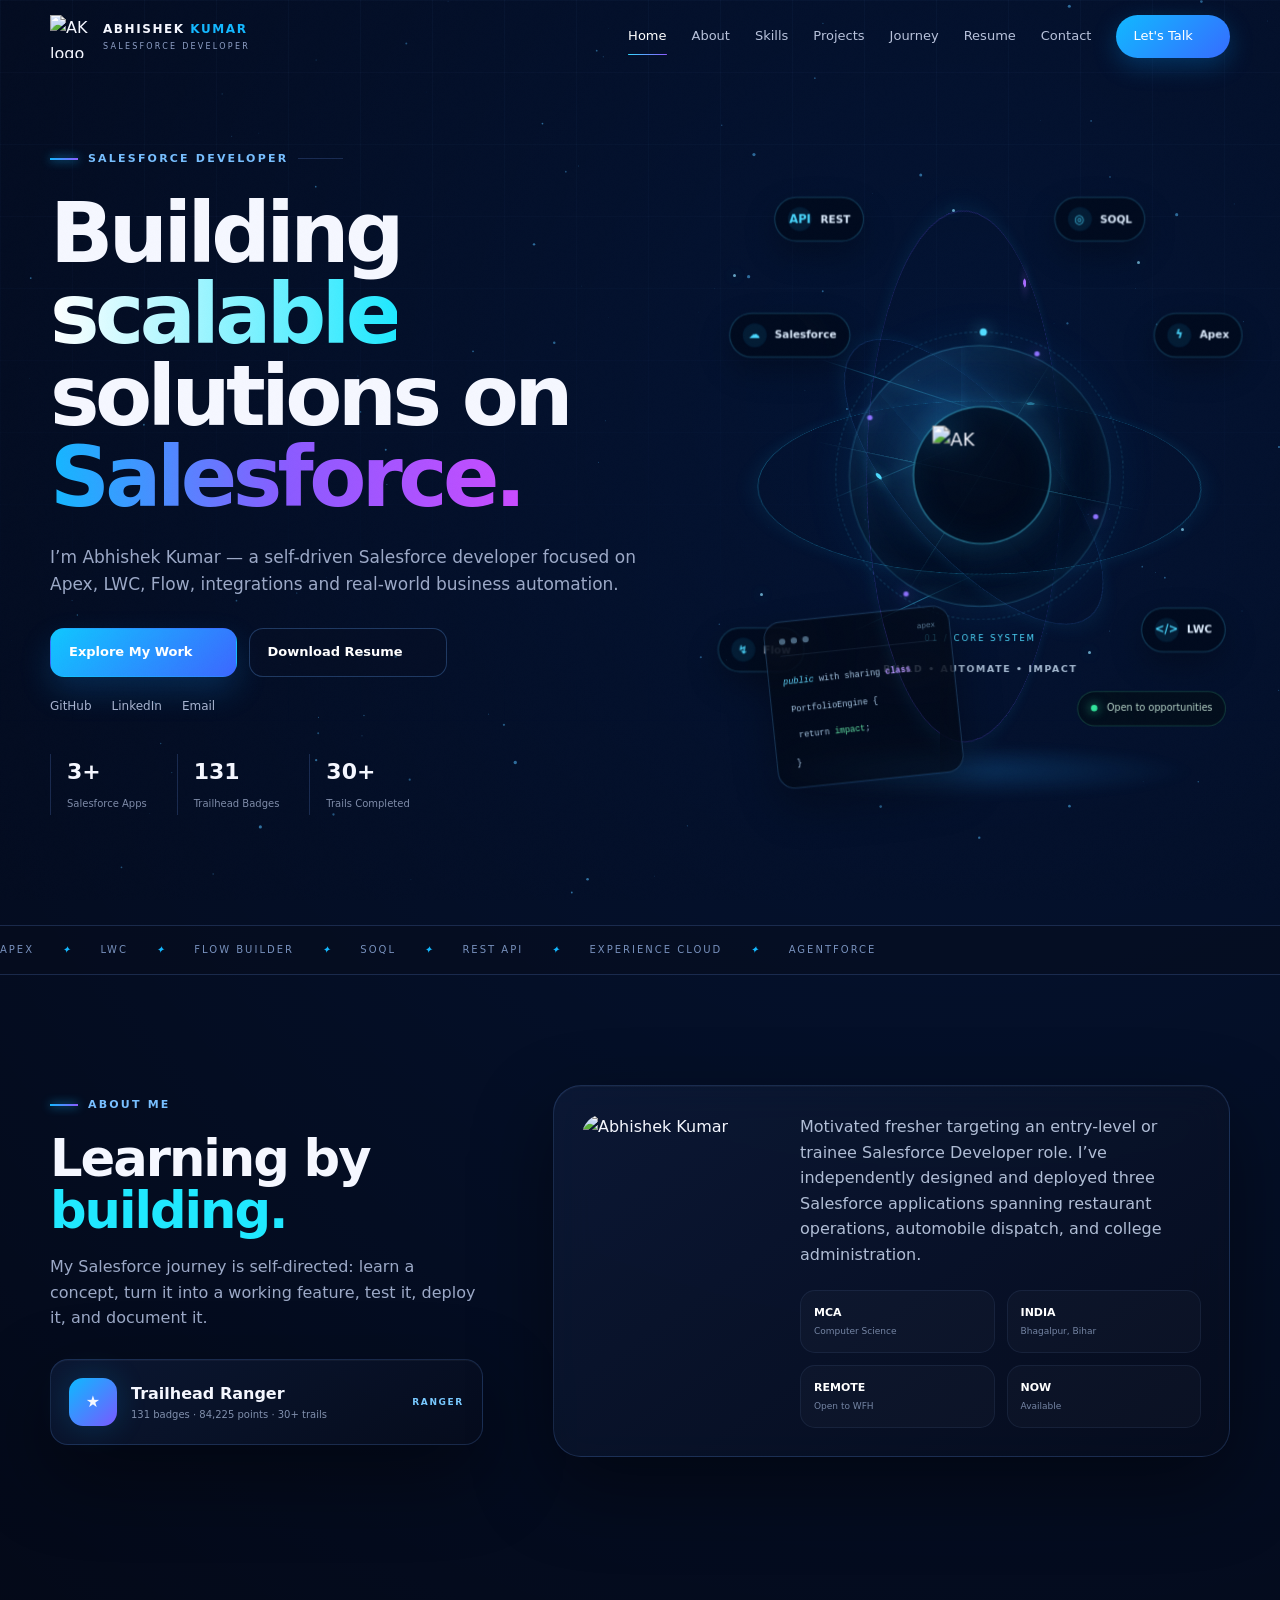
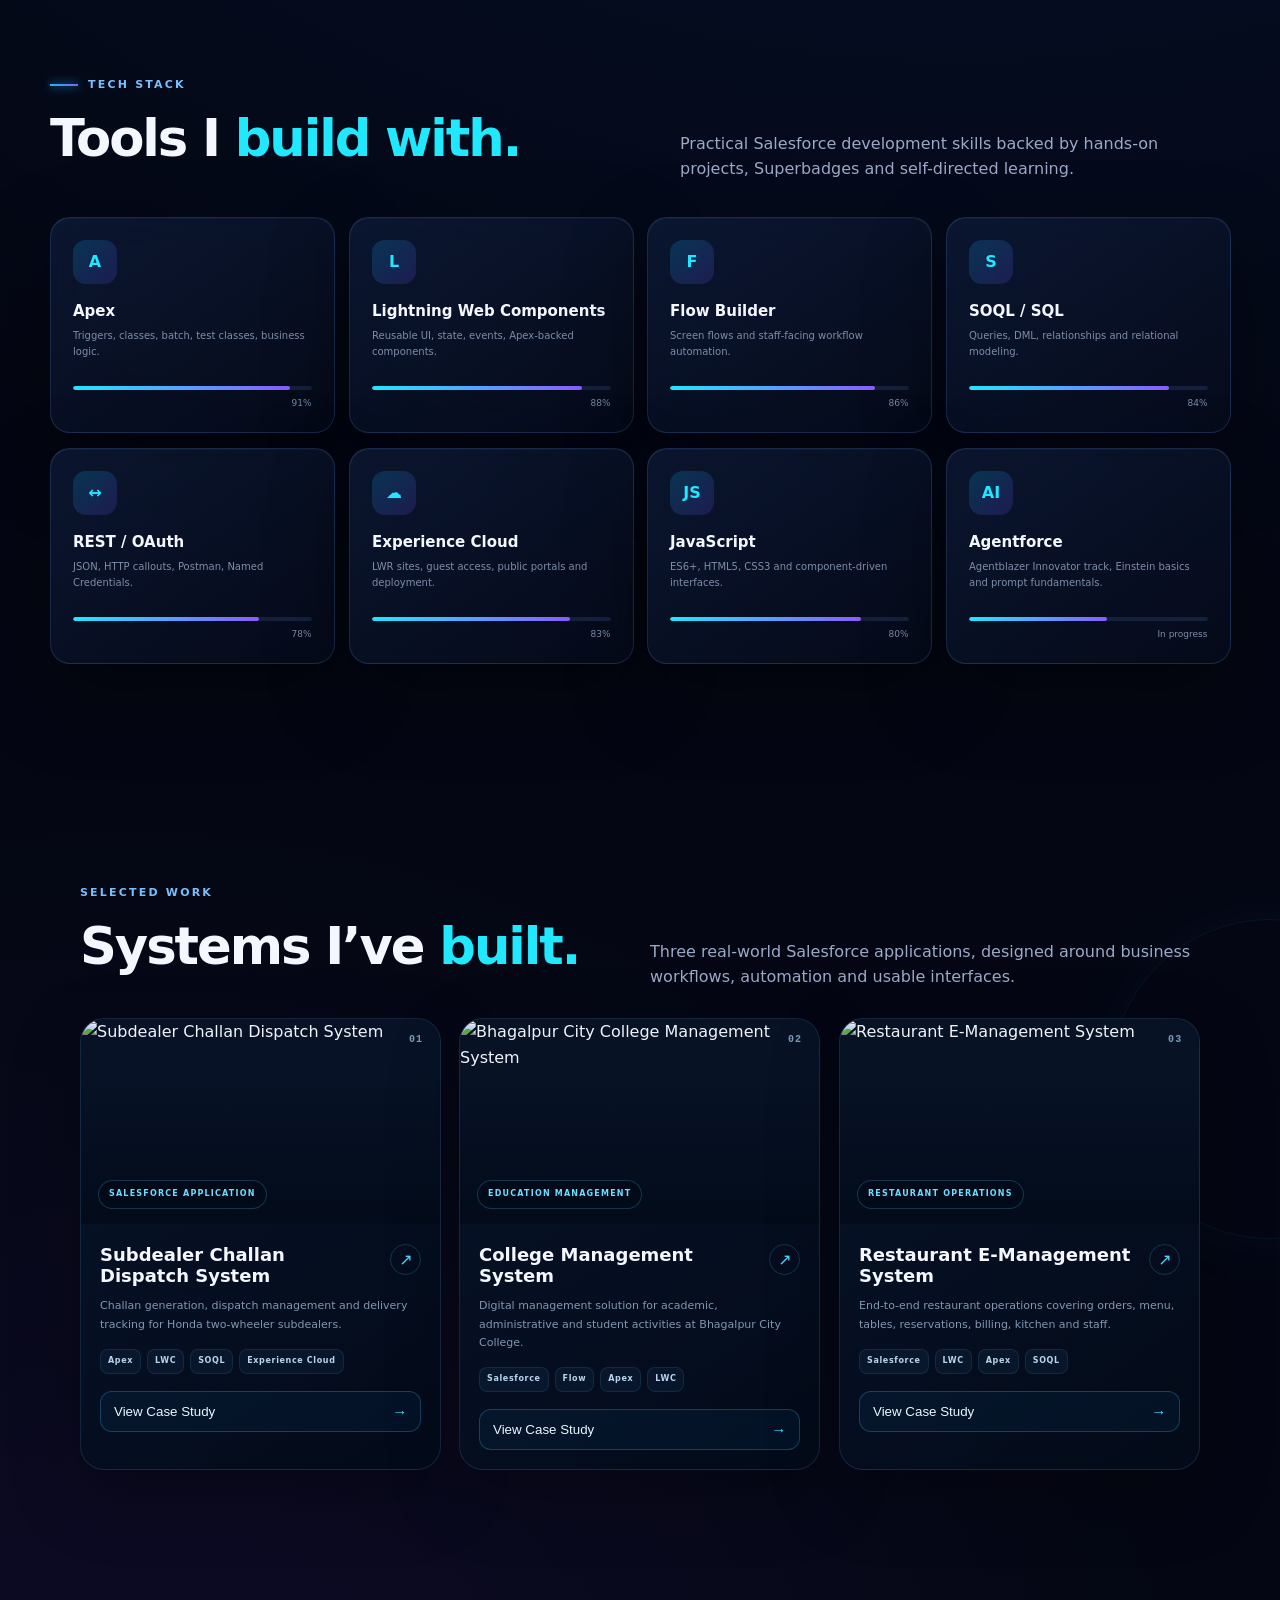
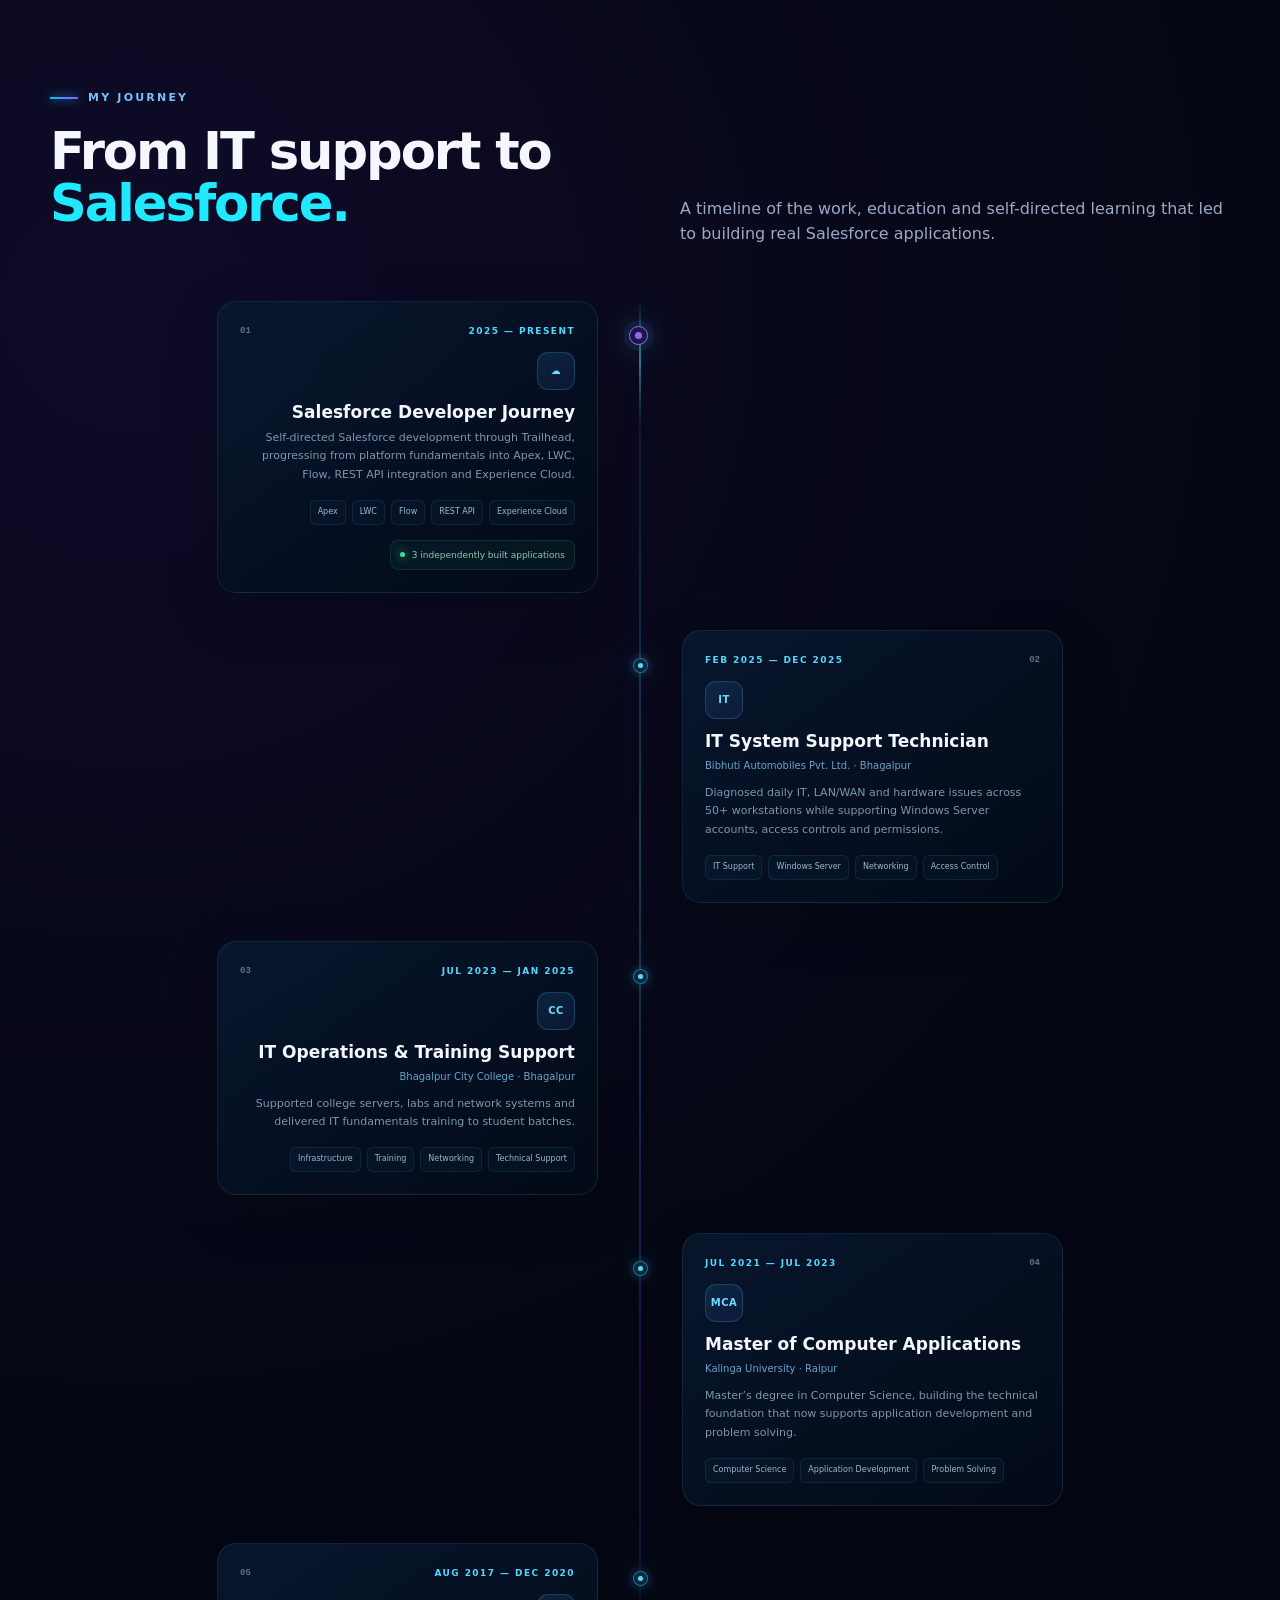
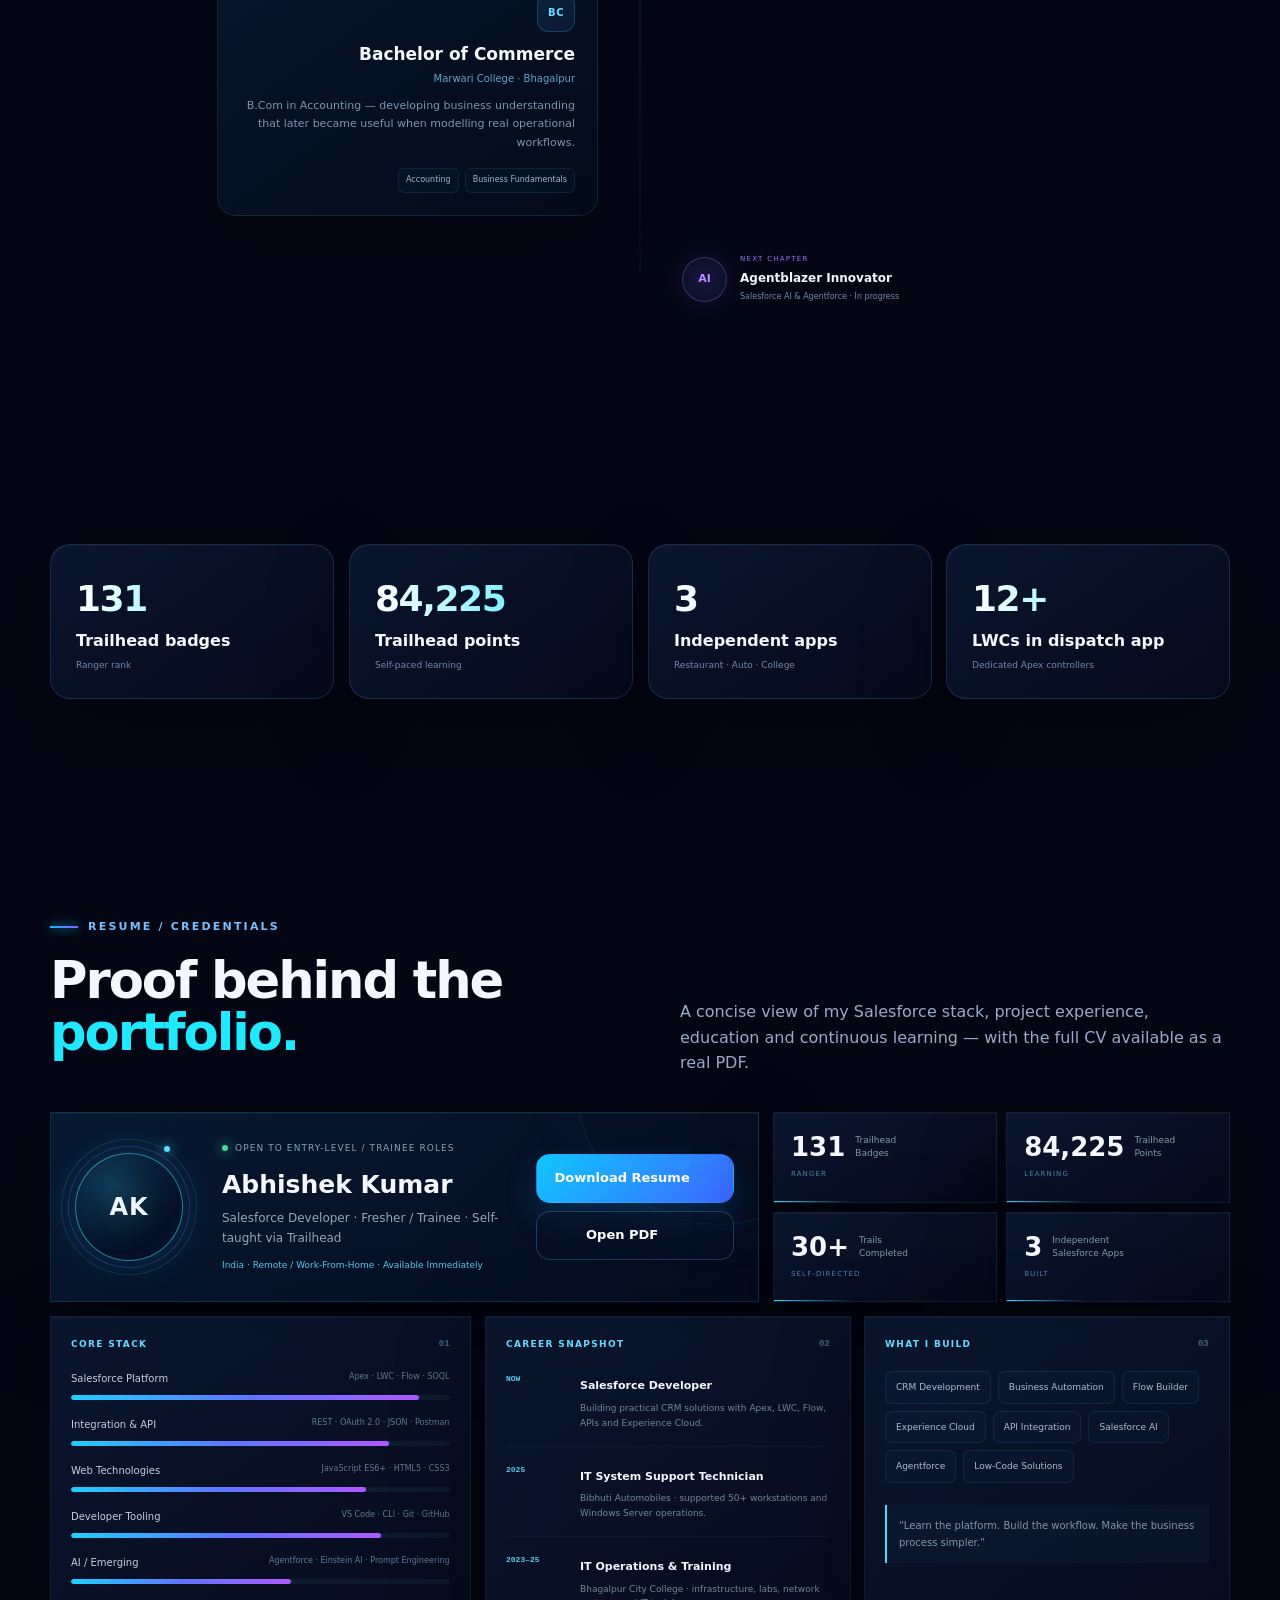
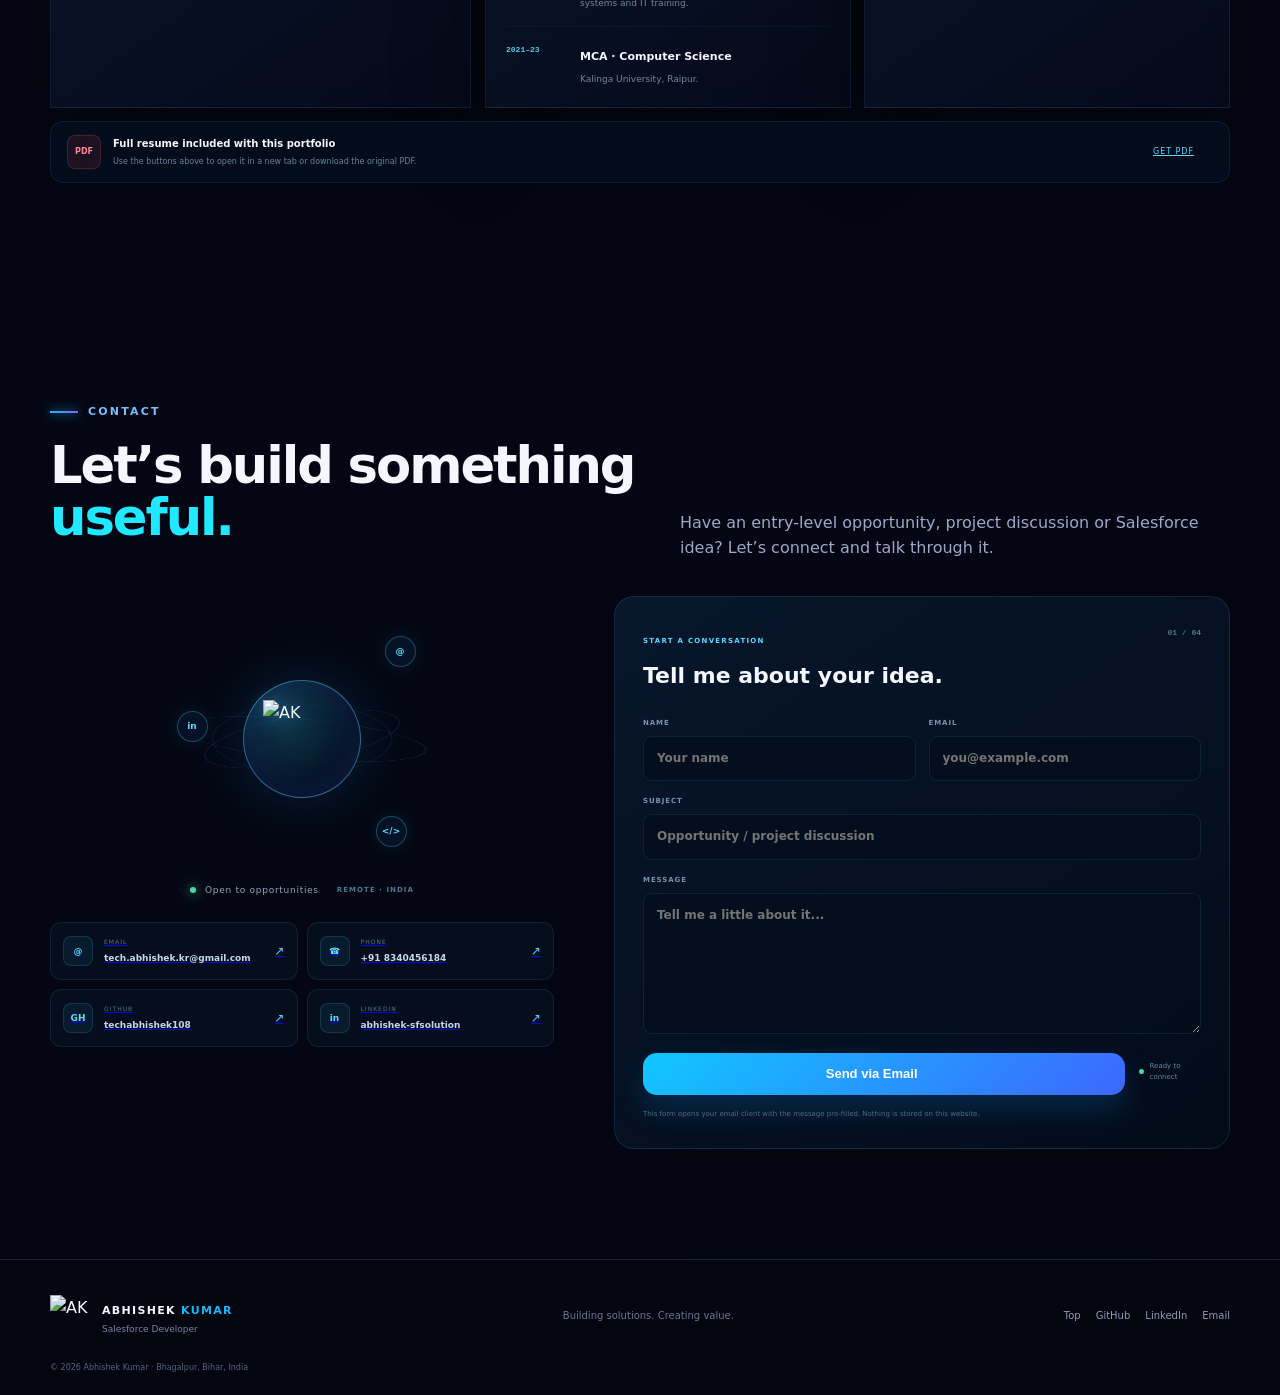
==== index.html @ ded72da2 "Add files via upload" ====
<!doctype html>
<html lang="en">
<head>
<meta charset="utf-8">
<meta name="viewport" content="width=device-width,initial-scale=1">
<meta name="theme-color" content="#050816">
<meta name="description" content="Abhishek Kumar — Salesforce Developer portfolio. Apex, LWC, Flow, SOQL, REST API, Experience Cloud and Salesforce automation projects.">
<title>Abhishek Kumar | Salesforce Developer</title>
<link rel="icon" href="assets/favicon.png">
<link rel="stylesheet" href="styles.css">

<meta name="theme-color" content="#030b1b">
<meta property="og:type" content="website">
<meta property="og:title" content="Abhishek Kumar — Salesforce Developer">
<meta property="og:description" content="Salesforce Developer portfolio — Apex, LWC, Flow, REST API and Experience Cloud.">
<meta property="og:image" content="assets/brand-logo.png">
<meta name="twitter:card" content="summary_large_image">

</head>
<body><a class="skip-link" href="#home">Skip to content</a>
<canvas id="space" aria-hidden="true"></canvas>
<div class="noise" aria-hidden="true"></div>
<div class="scroll-progress" id="progress"></div>

<header class="nav-wrap" id="top">
  <nav class="nav container">
    <a class="brand" href="#home" aria-label="Abhishek Kumar home">
      <img src="assets/brand-mark.png" alt="AK logo">
      <span><strong>ABHISHEK <em>KUMAR</em></strong><small>SALESFORCE DEVELOPER</small></span>
    </a>
    <button class="menu-toggle" id="menuToggle" aria-label="Open menu"><svg><use href="assets/icons.svg#i-menu"/></svg></button>
    <div class="nav-links" id="navLinks">
      <a class="active" href="#home">Home</a><a href="#about">About</a><a href="#skills">Skills</a><a href="#projects">Projects</a><a href="#journey">Journey</a><a href="#resume">Resume</a><a href="#contact">Contact</a>
      <a class="nav-cta" href="#contact">Let's Talk <svg><use href="assets/icons.svg#i-arrow"/></svg></a>
    </div>
  </nav>
</header>

<main>
<section class="hero section" id="home">
  <div class="container hero-grid">
    <div class="hero-copy reveal">
      <div class="eyebrow"><span></span> SALESFORCE DEVELOPER <span class="eyebrow-line"></span></div>
      <h1>Building <span>scalable</span><br>solutions on <b>Salesforce.</b></h1>
      <p class="hero-lead">I’m Abhishek Kumar — a self-driven Salesforce developer focused on Apex, LWC, Flow, integrations and real-world business automation.</p>
      <div class="hero-actions">
        <a class="btn primary" href="#projects">Explore My Work <svg><use href="assets/icons.svg#i-arrow"/></svg></a>
        <a class="btn ghost" href="assets/Abhishek_Kumar_Resume.pdf" download>Download Resume <svg><use href="assets/icons.svg#i-download"/></svg></a>
      </div>
      <div class="hero-socials">
        <a href="https://github.com/techabhishek108" target="_blank" rel="noreferrer">GitHub</a>
        <a href="https://www.linkedin.com/in/abhishek-sfsolution/" target="_blank" rel="noreferrer">LinkedIn</a>
        <a href="mailto:tech.abhishek.kr@gmail.com">Email</a>
      </div>
      <div class="hero-stats">
        <div><strong>3+</strong><span>Salesforce Apps</span></div><div><strong>131</strong><span>Trailhead Badges</span></div><div><strong>30+</strong><span>Trails Completed</span></div>
      </div>
    </div>

    <div class="hero-stage-v4 reveal" id="heroStage">
      <div class="v4-space" aria-hidden="true">
        <span class="v4-star s1"></span><span class="v4-star s2"></span><span class="v4-star s3"></span>
        <span class="v4-star s4"></span><span class="v4-star s5"></span><span class="v4-star s6"></span>
      </div>

      <div class="v4-scene" id="hero3D">
        <div class="v4-orbit orbit-a"><i></i></div>
        <div class="v4-orbit orbit-b"><i></i></div>
        <div class="v4-orbit orbit-c"><i></i></div>
        <div class="v4-core-shell" aria-hidden="true">
          <div class="core-disc"></div>
          <div class="core-scan"></div>
          <div class="core-axis axis-x"></div>
          <div class="core-axis axis-y"></div>
          <span class="core-dot dot-1"></span><span class="core-dot dot-2"></span>
          <span class="core-dot dot-3"></span><span class="core-dot dot-4"></span>
        </div>
        <div class="v4-logo-badge" data-depth="1.7">
          <img src="assets/brand-mark.png" alt="AK">
        </div>

        <div class="v4-node n-salesforce" data-depth="2.2"><b>☁</b><span>Salesforce</span></div>
        <div class="v4-node n-apex" data-depth="2.7"><b>ϟ</b><span>Apex</span></div>
        <div class="v4-node n-lwc" data-depth="1.8"><b>&lt;/&gt;</b><span>LWC</span></div>
        <div class="v4-node n-flow" data-depth="2.4"><b>↯</b><span>Flow</span></div>
        <div class="v4-node n-soql" data-depth="2.0"><b>◎</b><span>SOQL</span></div>
        <div class="v4-node n-api" data-depth="1.5"><b>API</b><span>REST</span></div>

        <div class="v4-code-card" data-depth="1.4">
          <div class="code-top"><span></span><span></span><span></span><em>apex</em></div>
          <code><i>public</i> with sharing <b>class</b><br>
          &nbsp;PortfolioEngine {<br>
          &nbsp;&nbsp;<span>return</span> <mark>impact</mark>;<br>
          &nbsp;}</code>
        </div>

        <div class="v4-scene-label">
          <span>01 / CORE SYSTEM</span>
          <b>BUILD • AUTOMATE • IMPACT</b>
        </div>
        <div class="v4-status"><span></span> Open to opportunities</div>
        <div class="v4-data-line dl1"></div><div class="v4-data-line dl2"></div>
        <div class="v4-data-line dl3"></div>
        <div class="v4-floor"></div>
      </div>
    </div>
  </div>
</section>

<section class="marquee"><div><span>APEX</span><i>✦</i><span>LWC</span><i>✦</i><span>FLOW BUILDER</span><i>✦</i><span>SOQL</span><i>✦</i><span>REST API</span><i>✦</i><span>EXPERIENCE CLOUD</span><i>✦</i><span>AGENTFORCE</span></div></section>

<section class="section about" id="about">
  <div class="container two-col">
    <div class="section-intro reveal"><div class="eyebrow"><span></span> ABOUT ME</div><h2>Learning by <span>building.</span></h2><p>My Salesforce journey is self-directed: learn a concept, turn it into a working feature, test it, deploy it, and document it.</p><div class="ranger-card glass"><div class="ranger-icon">★</div><div><strong>Trailhead Ranger</strong><small>131 badges · 84,225 points · 30+ trails</small></div><b>RANGER</b></div></div>
    <div class="about-card glass reveal"><div class="about-photo"><img src="assets/profile.png" alt="Abhishek Kumar"></div><div class="about-copy"><p>Motivated fresher targeting an entry-level or trainee Salesforce Developer role. I’ve independently designed and deployed three Salesforce applications spanning restaurant operations, automobile dispatch, and college administration.</p><div class="mini-grid"><div><b>MCA</b><span>Computer Science</span></div><div><b>INDIA</b><span>Bhagalpur, Bihar</span></div><div><b>REMOTE</b><span>Open to WFH</span></div><div><b>NOW</b><span>Available</span></div></div></div></div>
  </div>
</section>

<section class="section skills" id="skills">
  <div class="container"><div class="section-head reveal"><div><div class="eyebrow"><span></span> TECH STACK</div><h2>Tools I <span>build with.</span></h2></div><p>Practical Salesforce development skills backed by hands-on projects, Superbadges and self-directed learning.</p></div>
  <div class="skill-grid">
    <article class="skill-card glass reveal"><div class="skill-icon">A</div><h3>Apex</h3><p>Triggers, classes, batch, test classes, business logic.</p><div class="meter"><i style="--w:91%"></i></div><small>91%</small></article>
    <article class="skill-card glass reveal"><div class="skill-icon">L</div><h3>Lightning Web Components</h3><p>Reusable UI, state, events, Apex-backed components.</p><div class="meter"><i style="--w:88%"></i></div><small>88%</small></article>
    <article class="skill-card glass reveal"><div class="skill-icon">F</div><h3>Flow Builder</h3><p>Screen flows and staff-facing workflow automation.</p><div class="meter"><i style="--w:86%"></i></div><small>86%</small></article>
    <article class="skill-card glass reveal"><div class="skill-icon">S</div><h3>SOQL / SQL</h3><p>Queries, DML, relationships and relational modeling.</p><div class="meter"><i style="--w:84%"></i></div><small>84%</small></article>
    <article class="skill-card glass reveal"><div class="skill-icon">↔</div><h3>REST / OAuth</h3><p>JSON, HTTP callouts, Postman, Named Credentials.</p><div class="meter"><i style="--w:78%"></i></div><small>78%</small></article>
    <article class="skill-card glass reveal"><div class="skill-icon">☁</div><h3>Experience Cloud</h3><p>LWR sites, guest access, public portals and deployment.</p><div class="meter"><i style="--w:83%"></i></div><small>83%</small></article>
    <article class="skill-card glass reveal"><div class="skill-icon">JS</div><h3>JavaScript</h3><p>ES6+, HTML5, CSS3 and component-driven interfaces.</p><div class="meter"><i style="--w:80%"></i></div><small>80%</small></article>
    <article class="skill-card glass reveal"><div class="skill-icon">AI</div><h3>Agentforce</h3><p>Agentblazer Innovator track, Einstein basics and prompt fundamentals.</p><div class="meter"><i style="--w:58%"></i></div><small>In progress</small></article>
  </div></div>
</section>

<section class="section projects v5-projects" id="projects">
      <div class="section-orbit-decoration" aria-hidden="true"></div>
      <div class="section-head reveal">
        <div>
          <span class="eyebrow">SELECTED WORK</span>
          <h2>Systems I’ve <span>built.</span></h2>
        </div>
        <p>Three real-world Salesforce applications, designed around business workflows, automation and usable interfaces.</p>
      </div>

      <div class="project-showcase">
        <article class="project-card-v5 reveal" data-project="challan">
          <div class="project-number">01</div>
          <div class="project-media">
            <img src="assets/project-challan.png" alt="Subdealer Challan Dispatch System">
            <div class="media-shine"></div>
            <span class="project-type">SALESFORCE APPLICATION</span>
          </div>
          <div class="project-body">
            <div class="project-title-row">
              <h3>Subdealer Challan Dispatch System</h3>
              <span class="project-arrow">↗</span>
            </div>
            <p>Challan generation, dispatch management and delivery tracking for Honda two-wheeler subdealers.</p>
            <div class="tech-pills"><span>Apex</span><span>LWC</span><span>SOQL</span><span>Experience Cloud</span></div>
            <button class="case-study-btn" type="button" data-open-project="challan">View Case Study <b>→</b></button>
          </div>
        </article>

        <article class="project-card-v5 reveal" data-project="college">
          <div class="project-number">02</div>
          <div class="project-media">
            <img src="assets/project-college.png" alt="Bhagalpur City College Management System">
            <div class="media-shine"></div>
            <span class="project-type">EDUCATION MANAGEMENT</span>
          </div>
          <div class="project-body">
            <div class="project-title-row">
              <h3>College Management System</h3>
              <span class="project-arrow">↗</span>
            </div>
            <p>Digital management solution for academic, administrative and student activities at Bhagalpur City College.</p>
            <div class="tech-pills"><span>Salesforce</span><span>Flow</span><span>Apex</span><span>LWC</span></div>
            <button class="case-study-btn" type="button" data-open-project="college">View Case Study <b>→</b></button>
          </div>
        </article>

        <article class="project-card-v5 reveal" data-project="restaurant">
          <div class="project-number">03</div>
          <div class="project-media">
            <img src="assets/project-restaurant.png" alt="Restaurant E-Management System">
            <div class="media-shine"></div>
            <span class="project-type">RESTAURANT OPERATIONS</span>
          </div>
          <div class="project-body">
            <div class="project-title-row">
              <h3>Restaurant E-Management System</h3>
              <span class="project-arrow">↗</span>
            </div>
            <p>End-to-end restaurant operations covering orders, menu, tables, reservations, billing, kitchen and staff.</p>
            <div class="tech-pills"><span>Salesforce</span><span>LWC</span><span>Apex</span><span>SOQL</span></div>
            <button class="case-study-btn" type="button" data-open-project="restaurant">View Case Study <b>→</b></button>
          </div>
        </article>
      </div>

      <div class="project-modal" id="projectModal" aria-hidden="true">
        <div class="modal-backdrop" data-close-project></div>
        <div class="modal-panel" role="dialog" aria-modal="true" aria-labelledby="modalTitle">
          <button class="modal-close" type="button" data-close-project aria-label="Close case study">×</button>
          <div class="modal-kicker" id="modalKicker"></div>
          <h3 id="modalTitle"></h3>
          <p id="modalSummary"></p>
          <div class="modal-grid">
            <div><span>ROLE</span><strong id="modalRole"></strong></div>
            <div><span>PLATFORM</span><strong id="modalPlatform"></strong></div>
            <div><span>FOCUS</span><strong id="modalFocus"></strong></div>
          </div>
          <div class="modal-columns">
            <div><h4>What it solves</h4><ul id="modalProblems"></ul></div>
            <div><h4>Key implementation</h4><ul id="modalFeatures"></ul></div>
          </div>
          <div class="modal-stack" id="modalStack"></div>
        </div>
      </div>
    </section>

<section class="section v7-journey" id="journey">
  <div class="container">
    <div class="section-head reveal">
      <div>
        <div class="eyebrow"><span></span> MY JOURNEY</div>
        <h2>From IT support to <span>Salesforce.</span></h2>
      </div>
      <p>A timeline of the work, education and self-directed learning that led to building real Salesforce applications.</p>
    </div>

    <div class="journey-v7">
      <div class="journey-line" aria-hidden="true"><i></i></div>

      <article class="journey-item v7-current reveal">
        <div class="journey-dot"><span></span></div>
        <div class="journey-card glass">
          <div class="journey-meta"><span>2025 — PRESENT</span><b>01</b></div>
          <div class="journey-icon">☁</div>
          <h3>Salesforce Developer Journey</h3>
          <p>Self-directed Salesforce development through Trailhead, progressing from platform fundamentals into Apex, LWC, Flow, REST API integration and Experience Cloud.</p>
          <div class="journey-tags"><span>Apex</span><span>LWC</span><span>Flow</span><span>REST API</span><span>Experience Cloud</span></div>
          <div class="journey-result"><i></i><span>3 independently built applications</span></div>
        </div>
      </article>

      <article class="journey-item reveal">
        <div class="journey-dot"><span></span></div>
        <div class="journey-card glass">
          <div class="journey-meta"><span>FEB 2025 — DEC 2025</span><b>02</b></div>
          <div class="journey-icon">IT</div>
          <h3>IT System Support Technician</h3>
          <div class="journey-company">Bibhuti Automobiles Pvt. Ltd. · Bhagalpur</div>
          <p>Diagnosed daily IT, LAN/WAN and hardware issues across 50+ workstations while supporting Windows Server accounts, access controls and permissions.</p>
          <div class="journey-tags"><span>IT Support</span><span>Windows Server</span><span>Networking</span><span>Access Control</span></div>
        </div>
      </article>

      <article class="journey-item reveal">
        <div class="journey-dot"><span></span></div>
        <div class="journey-card glass">
          <div class="journey-meta"><span>JUL 2023 — JAN 2025</span><b>03</b></div>
          <div class="journey-icon">CC</div>
          <h3>IT Operations &amp; Training Support</h3>
          <div class="journey-company">Bhagalpur City College · Bhagalpur</div>
          <p>Supported college servers, labs and network systems and delivered IT fundamentals training to student batches.</p>
          <div class="journey-tags"><span>Infrastructure</span><span>Training</span><span>Networking</span><span>Technical Support</span></div>
        </div>
      </article>

      <article class="journey-item reveal">
        <div class="journey-dot"><span></span></div>
        <div class="journey-card glass">
          <div class="journey-meta"><span>JUL 2021 — JUL 2023</span><b>04</b></div>
          <div class="journey-icon">MCA</div>
          <h3>Master of Computer Applications</h3>
          <div class="journey-company">Kalinga University · Raipur</div>
          <p>Master’s degree in Computer Science, building the technical foundation that now supports application development and problem solving.</p>
          <div class="journey-tags"><span>Computer Science</span><span>Application Development</span><span>Problem Solving</span></div>
        </div>
      </article>

      <article class="journey-item reveal">
        <div class="journey-dot"><span></span></div>
        <div class="journey-card glass">
          <div class="journey-meta"><span>AUG 2017 — DEC 2020</span><b>05</b></div>
          <div class="journey-icon">BC</div>
          <h3>Bachelor of Commerce</h3>
          <div class="journey-company">Marwari College · Bhagalpur</div>
          <p>B.Com in Accounting — developing business understanding that later became useful when modelling real operational workflows.</p>
          <div class="journey-tags"><span>Accounting</span><span>Business Fundamentals</span></div>
        </div>
      </article>

      <div class="journey-milestone reveal">
        <div class="milestone-core">AI</div>
        <div><span>NEXT CHAPTER</span><strong>Agentblazer Innovator</strong><small>Salesforce AI &amp; Agentforce · In progress</small></div>
      </div>
    </div>
  </div>
</section>

<section class="section achievements"><div class="container achievement-grid"><div class="achievement glass reveal"><strong>131</strong><span>Trailhead badges</span><small>Ranger rank</small></div><div class="achievement glass reveal"><strong>84,225</strong><span>Trailhead points</span><small>Self-paced learning</small></div><div class="achievement glass reveal"><strong>3</strong><span>Independent apps</span><small>Restaurant · Auto · College</small></div><div class="achievement glass reveal"><strong>12+</strong><span>LWCs in dispatch app</span><small>Dedicated Apex controllers</small></div></div></section>

<section class="section resume v8-resume" id="resume">
  <div class="container">
    <div class="section-head reveal">
      <div>
        <div class="eyebrow"><span></span> RESUME / CREDENTIALS</div>
        <h2>Proof behind the <span>portfolio.</span></h2>
      </div>
      <p>A concise view of my Salesforce stack, project experience, education and continuous learning — with the full CV available as a real PDF.</p>
    </div>

    <div class="resume-v8-grid">
      <div class="resume-command glass reveal">
        <div class="resume-orb" aria-hidden="true"><span>AK</span><i></i></div>
        <div class="resume-command-copy">
          <div class="resume-status"><b></b> OPEN TO ENTRY-LEVEL / TRAINEE ROLES</div>
          <h3>Abhishek Kumar</h3>
          <p>Salesforce Developer · Fresher / Trainee · Self-taught via Trailhead</p>
          <div class="resume-location">India · Remote / Work-From-Home · Available Immediately</div>
        </div>
        <div class="resume-actions-v8">
          <a class="btn primary" href="assets/Abhishek_Kumar_Resume.pdf" download>Download Resume <svg><use href="assets/icons.svg#i-download"/></svg></a>
          <a class="btn ghost" href="assets/Abhishek_Kumar_Resume.pdf" target="_blank" rel="noreferrer">Open PDF <svg><use href="assets/icons.svg#i-arrow"/></svg></a>
        </div>
      </div>

      <div class="resume-proof-grid reveal">
        <div class="proof-card glass"><strong>131</strong><span>Trailhead<br>Badges</span><em>RANGER</em></div>
        <div class="proof-card glass"><strong>84,225</strong><span>Trailhead<br>Points</span><em>LEARNING</em></div>
        <div class="proof-card glass"><strong>30+</strong><span>Trails<br>Completed</span><em>SELF-DIRECTED</em></div>
        <div class="proof-card glass"><strong>3</strong><span>Independent<br>Salesforce Apps</span><em>BUILT</em></div>
      </div>
    </div>

    <div class="resume-lower-grid">
      <div class="resume-card glass reveal">
        <div class="resume-card-head"><span>CORE STACK</span><b>01</b></div>
        <div class="stack-bars">
          <div><label>Salesforce Platform <small>Apex · LWC · Flow · SOQL</small></label><i><b style="width:92%"></b></i></div>
          <div><label>Integration &amp; API <small>REST · OAuth 2.0 · JSON · Postman</small></label><i><b style="width:84%"></b></i></div>
          <div><label>Web Technologies <small>JavaScript ES6+ · HTML5 · CSS3</small></label><i><b style="width:78%"></b></i></div>
          <div><label>Developer Tooling <small>VS Code · CLI · Git · GitHub</small></label><i><b style="width:82%"></b></i></div>
          <div><label>AI / Emerging <small>Agentforce · Einstein AI · Prompt Engineering</small></label><i><b style="width:58%"></b></i></div>
        </div>
      </div>

      <div class="resume-card glass reveal">
        <div class="resume-card-head"><span>CAREER SNAPSHOT</span><b>02</b></div>
        <div class="snapshot-list">
          <article><span>NOW</span><div><strong>Salesforce Developer</strong><p>Building practical CRM solutions with Apex, LWC, Flow, APIs and Experience Cloud.</p></div></article>
          <article><span>2025</span><div><strong>IT System Support Technician</strong><p>Bibhuti Automobiles · supported 50+ workstations and Windows Server operations.</p></div></article>
          <article><span>2023–25</span><div><strong>IT Operations &amp; Training</strong><p>Bhagalpur City College · infrastructure, labs, network systems and IT training.</p></div></article>
          <article><span>2021–23</span><div><strong>MCA · Computer Science</strong><p>Kalinga University, Raipur.</p></div></article>
        </div>
      </div>

      <div class="resume-card glass reveal">
        <div class="resume-card-head"><span>WHAT I BUILD</span><b>03</b></div>
        <div class="interest-cloud">
          <span>CRM Development</span><span>Business Automation</span><span>Flow Builder</span><span>Experience Cloud</span><span>API Integration</span><span>Salesforce AI</span><span>Agentforce</span><span>Low-Code Solutions</span>
        </div>
        <div class="resume-quote">“Learn the platform. Build the workflow. Make the business process simpler.”</div>
      </div>
    </div>

    <div class="resume-pdf-note reveal">
      <span class="pdf-chip">PDF</span><div><strong>Full resume included with this portfolio</strong><small>Use the buttons above to open it in a new tab or download the original PDF.</small></div><a href="assets/Abhishek_Kumar_Resume.pdf" download>GET PDF <svg><use href="assets/icons.svg#i-download"/></svg></a>
    </div>
  </div>
</section>

<section class="section contact v9-contact" id="contact">
<div class="container">
  <div class="section-head reveal"><div><div class="eyebrow"><span></span> CONTACT</div><h2>Let’s build something <span>useful.</span></h2></div><p>Have an entry-level opportunity, project discussion or Salesforce idea? Let’s connect and talk through it.</p></div>
  <div class="contact-v9-grid">
    <div class="contact-v9-left reveal">
      <div class="contact-orbit" aria-hidden="true"><div class="orbit-ring r1"></div><div class="orbit-ring r2"></div><div class="orbit-ring r3"></div><div class="contact-core"><img src="assets/brand-mark.png" alt="AK"/></div><span class="orbit-node n1">@</span><span class="orbit-node n2">in</span><span class="orbit-node n3">&lt;/&gt;</span></div>
      <div class="contact-status"><i></i><span>Open to opportunities</span><b>REMOTE · INDIA</b></div>
      <div class="contact-direct">
        <a href="mailto:tech.abhishek.kr@gmail.com" class="contact-channel"><span class="channel-icon">@</span><span><small>EMAIL</small><strong>tech.abhishek.kr@gmail.com</strong></span><em>↗</em></a>
        <a href="tel:+918340456184" class="contact-channel"><span class="channel-icon">☎</span><span><small>PHONE</small><strong>+91 8340456184</strong></span><em>↗</em></a>
        <a href="https://github.com/techabhishek108" target="_blank" rel="noreferrer" class="contact-channel"><span class="channel-icon">GH</span><span><small>GITHUB</small><strong>techabhishek108</strong></span><em>↗</em></a>
        <a href="https://www.linkedin.com/in/abhishek-sfsolution/" target="_blank" rel="noreferrer" class="contact-channel"><span class="channel-icon">in</span><span><small>LINKEDIN</small><strong>abhishek-sfsolution</strong></span><em>↗</em></a>
      </div>
    </div>
    <form class="contact-form glass contact-v9-form reveal" id="contactForm">
      <div class="form-top"><div><span>START A CONVERSATION</span><h3>Tell me about your idea.</h3></div><div class="form-code">01 / 04</div></div>
      <div class="form-row"><label>NAME<input id="name" required autocomplete="name" placeholder="Your name"></label><label>EMAIL<input id="email" type="email" required autocomplete="email" placeholder="you@example.com"></label></div>
      <label>SUBJECT<input id="subject" required placeholder="Opportunity / project discussion"></label>
      <label>MESSAGE<textarea id="message" rows="6" required placeholder="Tell me a little about it..."></textarea></label>
      <div class="form-actions"><button class="btn primary" type="submit">Send via Email <svg><use href="assets/icons.svg#i-send"/></svg></button><span class="form-ready"><i></i> Ready to connect</span></div>
      <small class="form-note">This form opens your email client with the message pre-filled. Nothing is stored on this website.</small>
    </form>
  </div>
</div></section>
</main>

<footer><div class="container footer-inner"><div class="footer-brand"><img src="assets/brand-mark.png" alt="AK"><div><strong>ABHISHEK <em>KUMAR</em></strong><span>Salesforce Developer</span></div></div><p>Building solutions. Creating value.</p><div class="footer-links"><a href="#home">Top</a><a href="https://github.com/techabhishek108" target="_blank" rel="noreferrer">GitHub</a><a href="https://www.linkedin.com/in/abhishek-sfsolution/" target="_blank" rel="noreferrer">LinkedIn</a><a href="mailto:tech.abhishek.kr@gmail.com">Email</a></div></div><div class="container copyright">© <span id="year"></span> Abhishek Kumar · Bhagalpur, Bihar, India</div></footer>

<div class="modal" id="projectModal" aria-hidden="true"><div class="modal-backdrop"></div><div class="modal-card glass"><button class="modal-close" id="modalClose" aria-label="Close"><svg><use href="assets/icons.svg#i-x"/></svg></button><div id="modalContent"></div></div></div>
<script src="script.js"></script>
<noscript><div class="noscript-note">JavaScript is disabled. The portfolio content remains available, but interactive animations may be limited.</div></noscript>
</body></html>
---- styles.css ----
:root{--bg:#040713;--panel:#091127;--panel2:#0d1730;--line:rgba(115,161,255,.2);--text:#f5f7ff;--muted:#9ca9c7;--blue:#14b8ff;--cyan:#20e8ff;--violet:#8b5cff;--purple:#c94cff;--green:#35e29a;--shadow:0 30px 80px rgba(0,0,0,.42);--radius:26px}*{box-sizing:border-box}html{scroll-behavior:smooth}body{margin:0;background:radial-gradient(circle at 75% 5%,rgba(0,100,255,.14),transparent 25%),radial-gradient(circle at 10% 45%,rgba(120,50,255,.09),transparent 25%),var(--bg);color:var(--text);font-family:Inter,ui-sans-serif,system-ui,-apple-system,BlinkMacSystemFont,"Segoe UI",sans-serif;line-height:1.6;overflow-x:hidden}body:before{content:"";position:fixed;inset:0;pointer-events:none;background-image:linear-gradient(rgba(120,170,255,.035) 1px,transparent 1px),linear-gradient(90deg,rgba(120,170,255,.035) 1px,transparent 1px);background-size:72px 72px;mask-image:linear-gradient(to bottom,black,transparent 85%);z-index:-2}.noise{position:fixed;inset:0;pointer-events:none;opacity:.025;background-image:url("data:image/svg+xml,%3Csvg xmlns='http://www.w3.org/2000/svg' width='140' height='140'%3E%3Cfilter id='n'%3E%3CfeTurbulence baseFrequency='.8' numOctaves='3' stitchTiles='stitch'/%3E%3C/filter%3E%3Crect width='100%25' height='100%25' filter='url(%23n)' opacity='.45'/%3E%3C/svg%3E");z-index:50}.scroll-progress{position:fixed;top:0;left:0;height:3px;width:0;background:linear-gradient(90deg,var(--blue),var(--violet),var(--purple));z-index:1000;box-shadow:0 0 18px var(--blue)}#space{position:fixed;inset:0;width:100%;height:100%;z-index:-1;opacity:.8}.container{width:min(1180px,calc(100% - 40px));margin:auto}.section{padding:110px 0;position:relative}.nav-wrap{position:fixed;top:0;left:0;right:0;z-index:100;padding:15px 0;transition:.35s}.nav-wrap.scrolled{background:rgba(4,7,19,.72);backdrop-filter:blur(20px);border-bottom:1px solid var(--line)}.nav{display:flex;align-items:center;justify-content:space-between;gap:30px}.brand{display:flex;align-items:center;gap:10px;text-decoration:none;color:var(--text)}.brand img{width:43px;height:43px;object-fit:contain}.brand strong{font-size:12px;letter-spacing:.13em;display:block}.brand em{color:var(--blue);font-style:normal}.brand small{display:block;color:#8fa0c6;font-size:8px;letter-spacing:.28em;margin-top:2px}.nav-links{display:flex;align-items:center;gap:25px}.nav-links a{color:#b8c2db;text-decoration:none;font-size:13px;transition:.25s;position:relative}.nav-links a:not(.nav-cta):after{content:"";position:absolute;left:0;right:0;bottom:-8px;height:2px;transform:scaleX(0);transform-origin:center;background:linear-gradient(90deg,var(--blue),var(--violet));transition:.25s}.nav-links a:hover,.nav-links a.active{color:#fff}.nav-links a:hover:after,.nav-links a.active:after{transform:scaleX(1)}.nav-cta{padding:11px 17px;border-radius:999px;background:linear-gradient(135deg,#11b9ff,#366cff);color:#fff!important;box-shadow:0 8px 25px rgba(0,155,255,.25)}.nav-cta svg,.btn svg,.project-open svg{width:16px;height:16px;vertical-align:middle}.menu-toggle{display:none;background:none;border:0;color:white}.menu-toggle svg{width:27px;height:27px}.hero{min-height:850px;padding-top:150px;display:flex;align-items:center;overflow:hidden}.hero-grid{display:grid;grid-template-columns:1.05fr .95fr;gap:30px;align-items:center}.eyebrow{display:flex;align-items:center;gap:10px;color:#78bfff;font-size:11px;font-weight:800;letter-spacing:.2em}.eyebrow>span:first-child{width:28px;height:2px;background:linear-gradient(90deg,var(--blue),var(--violet));box-shadow:0 0 10px var(--blue)}.eyebrow-line{flex:0 0 45px;height:1px;background:var(--line)}h1,h2,h3,p{margin-top:0}h1{font-size:clamp(48px,6.5vw,88px);line-height:.98;letter-spacing:-.055em;margin:25px 0}.hero h1 span{background:linear-gradient(90deg,#fff,var(--cyan));-webkit-background-clip:text;background-clip:text;color:transparent}.hero h1 b{background:linear-gradient(90deg,var(--blue),var(--violet),var(--purple));-webkit-background-clip:text;background-clip:text;color:transparent}.hero-lead{max-width:650px;color:var(--muted);font-size:17px}.hero-actions{display:flex;gap:12px;margin:30px 0 20px;flex-wrap:wrap}.btn{display:inline-flex;align-items:center;justify-content:center;gap:9px;border:1px solid transparent;border-radius:14px;padding:13px 18px;color:#fff;text-decoration:none;font-weight:700;font-size:13px;cursor:pointer;transition:.25s}.btn:hover{transform:translateY(-3px)}.btn.primary{background:linear-gradient(135deg,#10c7ff,#3d67ff);box-shadow:0 14px 32px rgba(18,150,255,.2)}.btn.ghost{background:rgba(8,17,39,.58);border-color:rgba(100,170,255,.28)}.hero-socials{display:flex;gap:20px}.hero-socials a{font-size:12px;color:#a7b4d0;text-decoration:none}.hero-socials a:hover{color:var(--cyan)}.hero-stats{display:flex;gap:30px;margin-top:38px}.hero-stats div{padding-left:16px;border-left:1px solid var(--line)}.hero-stats strong{display:block;font-size:22px}.hero-stats span{font-size:10px;color:#7f8ca9}.hero-stage{min-height:620px;position:relative;display:flex;align-items:center;justify-content:center;perspective:1200px}.halo{position:absolute;border-radius:50%;filter:blur(10px);opacity:.65}.halo-a{width:420px;height:420px;background:radial-gradient(circle,rgba(0,190,255,.22),transparent 65%)}.halo-b{width:650px;height:650px;background:radial-gradient(circle,rgba(115,60,255,.12),transparent 65%)}.orbit{position:absolute;border:1px solid rgba(42,190,255,.28);border-radius:50%;transform:rotateX(70deg) rotateZ(10deg);animation:spin 15s linear infinite}.orbit i{position:absolute;width:13px;height:13px;border-radius:50%;background:var(--cyan);box-shadow:0 0 22px var(--cyan);top:8%;left:15%}.orbit-1{width:570px;height:570px}.orbit-2{width:440px;height:440px;border-color:rgba(150,70,255,.3);transform:rotateX(70deg) rotateZ(-30deg);animation-duration:11s;animation-direction:reverse}.orbit-2 i{background:var(--violet);box-shadow:0 0 22px var(--violet);top:auto;bottom:12%;left:auto;right:8%}@keyframes spin{to{transform:rotateX(70deg) rotateZ(370deg)}}.profile-orb{width:360px;height:360px;border-radius:50%;position:relative;z-index:5;transform-style:preserve-3d;transition:transform .15s ease-out}.profile-orb img{width:100%;height:100%;object-fit:cover;border-radius:50%;border:1px solid rgba(150,220,255,.4);box-shadow:0 0 0 10px rgba(18,155,255,.04),0 0 70px rgba(0,160,255,.3),0 30px 90px rgba(0,0,0,.45)}.profile-ring{position:absolute;inset:-12px;border-radius:50%;border:2px solid transparent;border-top-color:var(--cyan);border-right-color:var(--violet);animation:spin2 5s linear infinite;z-index:2}@keyframes spin2{to{transform:rotate(360deg)}}.profile-chip{position:absolute;right:-30px;bottom:20px;padding:9px 13px;border-radius:999px;background:rgba(7,13,29,.82);border:1px solid rgba(90,170,255,.28);backdrop-filter:blur(15px);font-size:10px;z-index:8}.pulse{display:inline-block;width:7px;height:7px;border-radius:50%;background:var(--green);box-shadow:0 0 12px var(--green);margin-right:7px}.float-node{position:absolute;z-index:7;width:76px;height:76px;border-radius:20px;background:linear-gradient(145deg,rgba(16,35,73,.9),rgba(7,12,28,.8));border:1px solid rgba(70,175,255,.35);box-shadow:0 18px 50px rgba(0,0,0,.35),inset 0 0 30px rgba(20,120,255,.06);display:grid;place-items:center;animation:float 4s ease-in-out infinite}.float-node span{font-size:23px;font-weight:800;color:var(--cyan)}.float-node small{font-size:8px;color:#b9c5df;margin-top:-17px}.node-salesforce{left:1%;top:15%;animation-delay:-1s}.node-apex{right:3%;top:13%;animation-delay:-2.2s}.node-lwc{right:2%;bottom:19%;animation-delay:-.6s}.node-flow{left:3%;bottom:17%;animation-delay:-3s}@keyframes float{50%{transform:translateY(-14px) rotate(2deg)}}.code-panel{position:absolute;left:2%;bottom:4%;z-index:8;padding:17px 20px;border-radius:18px;line-height:1.45;transform:rotate(-5deg);font-size:10px;color:#aebbd5}.code-panel code{font-family:ui-monospace,SFMono-Regular,Menlo,monospace}.code-panel b{color:#5bc9ff}.code-panel span{color:#bb7bff}.glass{background:linear-gradient(145deg,rgba(14,28,58,.72),rgba(6,12,28,.72));border:1px solid rgba(112,164,255,.18);box-shadow:var(--shadow),inset 0 1px 0 rgba(255,255,255,.035);backdrop-filter:blur(18px)}.dots{display:flex;gap:5px;margin-bottom:12px}.dots i{width:6px;height:6px;border-radius:50%;background:#395b86}.scroll-cue{position:absolute;bottom:0;left:50%;transform:translateX(-50%);display:flex;flex-direction:column;align-items:center;gap:7px;color:#6f7f9e;font-size:8px;letter-spacing:.2em}.scroll-cue i{height:35px;width:1px;background:linear-gradient(var(--blue),transparent)}.marquee{overflow:hidden;border-top:1px solid var(--line);border-bottom:1px solid var(--line);background:rgba(7,13,29,.5)}.marquee div{display:flex;width:max-content;gap:28px;padding:16px 0;animation:marquee 26s linear infinite;color:#7891bd;font-size:10px;letter-spacing:.2em}.marquee i{color:var(--blue)}@keyframes marquee{to{transform:translateX(-50%)}}.two-col{display:grid;grid-template-columns:.78fr 1.22fr;gap:70px;align-items:center}h2{font-size:clamp(38px,4vw,60px);line-height:1.02;letter-spacing:-.04em;margin:18px 0}.section-intro p,.section-head p{color:var(--muted);max-width:550px}.section-intro h2 span,.section-head h2 span,.resume h2 span,.contact h2 span{color:var(--cyan)}.ranger-card{margin-top:28px;padding:18px;display:flex;align-items:center;gap:14px;border-radius:18px}.ranger-icon{width:48px;height:48px;border-radius:14px;display:grid;place-items:center;background:linear-gradient(135deg,#0dbaff,#7859ff);box-shadow:0 0 30px rgba(0,180,255,.2)}.ranger-card strong,.ranger-card small{display:block}.ranger-card small{font-size:10px;color:#8190ad}.ranger-card>b{margin-left:auto;font-size:9px;letter-spacing:.18em;color:#79c9ff}.about-card{border-radius:28px;padding:28px;display:grid;grid-template-columns:190px 1fr;gap:28px}.about-photo{border-radius:22px;overflow:hidden;aspect-ratio:1}.about-photo img{width:100%;height:100%;object-fit:cover}.about-copy p{color:#b0bdd5}.mini-grid{display:grid;grid-template-columns:1fr 1fr;gap:12px;margin-top:22px}.mini-grid div{padding:13px;border-radius:15px;background:rgba(255,255,255,.025);border:1px solid rgba(120,160,220,.1)}.mini-grid b,.mini-grid span{display:block}.mini-grid b{font-size:11px;color:#fff}.mini-grid span{font-size:9px;color:#7585a4;margin-top:3px}.section-head{display:flex;justify-content:space-between;gap:30px;align-items:end;margin-bottom:35px}.section-head p{margin-bottom:0}.skill-grid{display:grid;grid-template-columns:repeat(4,1fr);gap:14px}.skill-card{padding:22px;border-radius:20px;position:relative;overflow:hidden;transition:.3s}.skill-card:hover,.project-card:hover,.achievement:hover{transform:translateY(-7px);border-color:rgba(40,185,255,.35)}.skill-icon{width:44px;height:44px;border-radius:13px;display:grid;place-items:center;background:linear-gradient(135deg,rgba(0,195,255,.18),rgba(120,70,255,.18));color:var(--cyan);font-weight:900}.skill-card h3{font-size:15px;margin:15px 0 5px}.skill-card p{font-size:10px;color:#7f8da9;min-height:48px}.meter{height:4px;border-radius:99px;background:#14213d;overflow:hidden}.meter i{display:block;height:100%;width:var(--w);background:linear-gradient(90deg,var(--cyan),var(--violet));border-radius:99px}.skill-card>small{display:block;text-align:right;font-size:9px;color:#7d8eac;margin-top:6px}.project-grid{display:grid;grid-template-columns:repeat(3,1fr);gap:18px}.project-card{border-radius:24px;overflow:hidden;transition:.35s;transform-style:preserve-3d}.tags{display:flex;gap:6px;flex-wrap:wrap;margin:15px 0}.tags i{font-style:normal;font-size:8px;padding:5px 7px;border-radius:999px;background:rgba(20,170,255,.08);color:#82d8ff;border:1px solid rgba(20,170,255,.15)}.project-open{background:none;border:0;padding:0;color:#fff;font-weight:700;font-size:11px;cursor:pointer}.project-open svg{margin-left:5px}.journey-grid{align-items:start}.timeline{position:relative;padding-left:30px}.timeline:before{content:"";position:absolute;left:7px;top:5px;bottom:5px;width:1px;background:linear-gradient(var(--blue),var(--violet),transparent)}.time-item{position:relative;padding:0 0 35px 24px}.time-item:before{content:"";position:absolute;left:-28px;top:4px;width:10px;height:10px;border-radius:50%;border:2px solid #35537e;background:var(--bg);box-shadow:0 0 0 6px rgba(25,120,220,.05)}.time-item.active:before{border-color:var(--cyan);background:var(--cyan);box-shadow:0 0 20px var(--cyan)}.time-item span{font-size:9px;letter-spacing:.15em;color:#6fbeff}.time-item h3{font-size:18px;margin:8px 0 3px}.time-item p{font-size:11px;color:#8391ad;margin:0}.achievement-grid{display:grid;grid-template-columns:repeat(4,1fr);gap:15px}.achievement{padding:25px;border-radius:20px;transition:.3s}.achievement strong,.achievement span,.achievement small{display:block}.achievement strong{font-size:36px;letter-spacing:-.04em;background:linear-gradient(90deg,#fff,var(--cyan));-webkit-background-clip:text;color:transparent}.achievement span{font-weight:700}.achievement small{font-size:9px;color:#7687a7;margin-top:5px}.resume-panel{border-radius:30px;padding:42px;display:flex;align-items:center;justify-content:space-between;gap:40px;background:radial-gradient(circle at 90% 10%,rgba(30,140,255,.12),transparent 30%),linear-gradient(145deg,rgba(10,28,60,.82),rgba(6,11,25,.8))}.resume-panel p{color:#8d9bb8;max-width:680px}.resume-pills{display:flex;gap:8px;flex-wrap:wrap}.resume-pills span{font-size:9px;padding:7px 9px;border-radius:999px;border:1px solid rgba(110,170,255,.17);color:#8eafd5;background:rgba(20,90,160,.08)}.resume-actions{display:flex;flex-direction:column;gap:10px;min-width:190px}.contact-grid{display:grid;grid-template-columns:.8fr 1.2fr;gap:45px;align-items:start}.contact-copy>p{color:var(--muted);max-width:520px}.contact-list{display:grid;gap:8px;margin-top:30px}.contact-list a{padding:14px 16px;border-radius:15px;background:rgba(255,255,255,.025);border:1px solid rgba(120,160,220,.1);text-decoration:none;color:white;display:flex;justify-content:space-between;gap:15px;transition:.25s}.contact-list a:hover{border-color:rgba(40,185,255,.35);transform:translateX(5px)}.contact-list b{font-size:10px;color:#75c9ff}.contact-list span{font-size:10px;color:#8b99b4}.contact-form{border-radius:24px;padding:25px}.form-row{display:grid;grid-template-columns:1fr 1fr;gap:12px}.contact-form label{display:block;font-size:10px;color:#8190ad;margin-bottom:12px}.contact-form input,.contact-form textarea{display:block;width:100%;margin-top:7px;border-radius:13px;border:1px solid rgba(110,160,230,.14);background:rgba(2,7,19,.65);color:#fff;padding:13px 14px;outline:none;font:inherit;font-size:12px;resize:vertical}.contact-form input:focus,.contact-form textarea:focus{border-color:rgba(20,190,255,.55);box-shadow:0 0 0 3px rgba(20,190,255,.08)}.contact-form .btn{width:100%;margin-top:4px}.form-note{display:block;color:#62708b;margin-top:10px;font-size:8px}.modal{position:fixed;inset:0;z-index:500;display:none;align-items:center;justify-content:center;padding:20px}.modal.open{display:flex}.modal-backdrop{position:absolute;inset:0;background:rgba(1,3,10,.78);backdrop-filter:blur(12px)}.modal-card{position:relative;width:min(850px,100%);max-height:88vh;overflow:auto;border-radius:28px;padding:28px;z-index:1}.modal-close{position:absolute;right:16px;top:16px;width:38px;height:38px;border-radius:50%;border:1px solid var(--line);background:rgba(255,255,255,.04);color:#fff;cursor:pointer}.modal-close svg{width:18px;height:18px}.modal-content-grid{display:grid;grid-template-columns:1fr 1fr;gap:25px}.modal-content-grid img{width:100%;border-radius:18px;border:1px solid var(--line)}.modal-copy h3{font-size:30px;line-height:1.05;margin:0 0 10px}.modal-copy>p{color:#9aa8c3;font-size:12px}.feature-list{display:grid;gap:8px;margin:20px 0}.feature-list div{font-size:11px;color:#c3cde0}.feature-list div:before{content:"✓";color:var(--cyan);font-weight:900;margin-right:8px}.modal-links{display:flex;gap:9px;flex-wrap:wrap}footer{border-top:1px solid var(--line);padding:35px 0 20px;background:rgba(2,5,13,.5)}.footer-inner{display:flex;align-items:center;justify-content:space-between;gap:20px}.footer-brand{display:flex;align-items:center;gap:10px}.footer-brand img{width:42px;height:42px;object-fit:contain}.footer-brand strong{font-size:11px;letter-spacing:.12em}.footer-brand em{color:var(--blue);font-style:normal}.footer-brand span{display:block;color:#7786a3;font-size:9px}.footer-inner>p{color:#697894;font-size:10px;margin:0}.footer-links{display:flex;gap:15px}.footer-links a{color:#8e9db8;text-decoration:none;font-size:10px}.copyright{color:#56647f;font-size:8px;margin-top:25px}.reveal{opacity:0;transform:translateY(25px);transition:opacity .8s ease,transform .8s ease}.reveal.visible{opacity:1;transform:none}@media(max-width:1000px){.nav-links{gap:15px}.hero-grid{grid-template-columns:1fr}.hero-stage{min-height:560px}.skill-grid{grid-template-columns:repeat(2,1fr)}.project-grid{grid-template-columns:1fr}.two-col,.contact-grid{grid-template-columns:1fr}.achievement-grid{grid-template-columns:repeat(2,1fr)}.resume-panel{flex-direction:column;align-items:flex-start}.resume-actions{flex-direction:row;flex-wrap:wrap}.resume-actions .btn{min-width:190px}}@media(max-width:700px){.container{width:min(100% - 26px,1180px)}.section{padding:80px 0}.nav-wrap{padding:9px 0}.menu-toggle{display:block}.nav-links{position:absolute;top:65px;left:13px;right:13px;display:none;flex-direction:column;align-items:stretch;padding:16px;border-radius:20px;background:rgba(5,10,23,.94);backdrop-filter:blur(22px);border:1px solid var(--line)}.nav-links.open{display:flex}.nav-links a{padding:8px}.nav-cta{text-align:center}.brand strong{font-size:10px}.hero{min-height:auto;padding-top:125px}.hero h1{font-size:52px}.hero-lead{font-size:14px}.hero-stage{min-height:500px}.profile-orb{width:285px;height:285px}.orbit-1{width:410px;height:410px}.orbit-2{width:320px;height:320px}.float-node{width:58px;height:58px}.float-node span{font-size:17px}.float-node small{font-size:7px}.code-panel{display:none}.profile-chip{right:-15px}.hero-stats{gap:14px}.hero-stats strong{font-size:18px}.hero-stats span{font-size:8px}.about-card{grid-template-columns:1fr}.about-photo{max-width:220px}.section-head{display:block}.section-head p{margin-top:18px}.skill-grid{grid-template-columns:1fr}.achievement-grid{grid-template-columns:1fr 1fr}.form-row{grid-template-columns:1fr}.modal-content-grid{grid-template-columns:1fr}.footer-inner{flex-direction:column;align-items:flex-start}.footer-inner>p{order:3}.footer-links{flex-wrap:wrap}.ranger-card{align-items:flex-start}.ranger-card>b{display:none}}@media(prefers-reduced-motion:reduce){*,*:before,*:after{scroll-behavior:auto!important;animation:none!important;transition:none!important}.reveal{opacity:1;transform:none}}


/* =========================================================
   V3 HERO — REAL CSS 3D SCENE + MOUSE PARALLAX
   ========================================================= */
.hero-stage{perspective:1400px;transform-style:preserve-3d}
.hero-3d-scene{position:absolute;inset:4% 0 0;transform-style:preserve-3d;pointer-events:auto;transition:transform .16s ease-out}
.scene-glow{position:absolute;left:50%;top:48%;width:410px;height:410px;margin:-205px;border-radius:50%;background:radial-gradient(circle,rgba(28,183,255,.18),rgba(89,55,255,.08) 43%,transparent 70%);filter:blur(20px);transform:translateZ(-90px)}
.scene-orbit{position:absolute;left:50%;top:48%;border:1px solid rgba(51,210,255,.25);border-radius:50%;transform-style:preserve-3d}
.scene-orbit i{position:absolute;width:9px;height:9px;border-radius:50%;background:#4bdfff;box-shadow:0 0 18px #4bdfff,0 0 42px rgba(75,223,255,.6)}
.scene-orbit-a{width:430px;height:430px;margin:-215px;transform:rotateX(66deg) rotateZ(12deg);animation:v3OrbitA 13s linear infinite}
.scene-orbit-a i{left:50%;top:-5px}
.scene-orbit-b{width:520px;height:520px;margin:-260px;transform:rotateY(67deg) rotateZ(-18deg);border-color:rgba(105,91,255,.22);animation:v3OrbitB 17s linear infinite}
.scene-orbit-b i{right:10%;top:18%;background:#a56cff;box-shadow:0 0 20px #8d5cff}
.scene-orbit-c{width:340px;height:340px;margin:-170px;transform:rotateX(54deg) rotateY(43deg);border-color:rgba(52,157,255,.18);animation:v3OrbitC 10s linear infinite reverse}
.scene-orbit-c i{left:15%;bottom:13%;width:7px;height:7px}
.scene-core{position:absolute;left:50%;top:48%;width:255px;height:255px;margin:-127px;display:flex;flex-direction:column;align-items:center;justify-content:center;border-radius:50%;background:radial-gradient(circle at 32% 25%,rgba(27,63,119,.92),rgba(3,10,26,.98) 68%);border:1px solid rgba(66,214,255,.42);box-shadow:inset 0 0 55px rgba(31,165,255,.12),0 0 55px rgba(24,152,255,.16),0 30px 70px rgba(0,0,0,.4);transform:translateZ(95px)}
.core-backplate{position:absolute;inset:-13px;border-radius:50%;border:1px solid rgba(63,204,255,.2);box-shadow:0 0 35px rgba(63,204,255,.12);animation:v3Pulse 3.2s ease-in-out infinite}
.scene-core img{width:125px;height:125px;object-fit:contain;filter:drop-shadow(0 0 18px rgba(49,178,255,.38));transform:translateZ(22px)}
.scene-core span{margin-top:9px;font-size:10px;letter-spacing:.18em;font-weight:800;color:#e7f2ff}
.scene-core small{margin-top:5px;font-size:7px;letter-spacing:.28em;color:#42d8ff}
.scene-node{position:absolute;display:flex;align-items:center;gap:8px;padding:9px 12px;border-radius:999px;border:1px solid rgba(79,205,255,.27);background:rgba(3,11,29,.76);backdrop-filter:blur(12px);color:#dcecff;font-size:10px;font-weight:700;box-shadow:0 15px 35px rgba(0,0,0,.25);transform:translateZ(60px);transition:transform .12s ease-out,border-color .25s ease,box-shadow .25s ease;z-index:4}
.scene-node:hover{border-color:rgba(70,220,255,.8);box-shadow:0 0 30px rgba(43,197,255,.18)}
.scene-node b{display:grid;place-items:center;width:23px;height:23px;border-radius:50%;background:rgba(43,180,255,.1);color:#48d9ff;font-size:11px}
.sn-salesforce{left:2%;top:22%}.sn-apex{right:0;top:28%}.sn-lwc{right:3%;bottom:21%}.sn-flow{left:5%;bottom:18%}.sn-api{left:22%;top:5%}.sn-soql{right:20%;top:8%}
.scene-grid{position:absolute;left:50%;bottom:3%;width:470px;height:120px;margin-left:-235px;background:linear-gradient(rgba(42,196,255,.1) 1px,transparent 1px),linear-gradient(90deg,rgba(42,196,255,.1) 1px,transparent 1px);background-size:28px 28px;mask-image:radial-gradient(ellipse at center,black 15%,transparent 72%);transform:perspective(300px) rotateX(68deg) translateZ(-40px);opacity:.45}
.section-orbit-decoration{position:absolute;right:-150px;top:18%;width:320px;height:320px;border:1px solid rgba(70,190,255,.08);border-radius:50%;box-shadow:0 0 70px rgba(52,140,255,.05);animation:v3Float 9s ease-in-out infinite;pointer-events:none}
@keyframes v3OrbitA{to{transform:rotateX(66deg) rotateZ(372deg)}}@keyframes v3OrbitB{to{transform:rotateY(67deg) rotateZ(342deg)}}@keyframes v3OrbitC{to{transform:rotateX(54deg) rotateY(403deg)}}@keyframes v3Pulse{50%{transform:scale(1.035);opacity:.72}}@keyframes v3Float{50%{transform:translateY(-25px) rotate(12deg)}}
@media(max-width:900px){.hero-3d-scene{transform:scale(.82);inset:0 -7% -4%}.scene-node{font-size:9px}.sn-api,.sn-soql{display:none}}
@media(max-width:560px){.hero-3d-scene{transform:scale(.61);inset:-4% -31% -7%}.scene-grid{display:none}.scene-core{width:235px;height:235px;margin:-117px}.scene-orbit-a{width:390px;height:390px;margin:-195px}.scene-orbit-b{width:470px;height:470px;margin:-235px}}


/* =========================================================
   V4 — CLEAN HERO COMPOSITION
   One portrait + one brand mark + real 3D motion.
   ========================================================= */
.hero-stage-v4{position:relative;min-height:650px;height:clamp(570px,72vh,760px);perspective:1500px;overflow:visible;isolation:isolate}
.v4-space{position:absolute;inset:0;pointer-events:none;opacity:.7}
.v4-star{position:absolute;width:3px;height:3px;border-radius:50%;background:#8edfff;box-shadow:0 0 12px rgba(70,210,255,.75);animation:v4Twinkle 3s ease-in-out infinite}
.s1{left:9%;top:18%}.s2{left:83%;top:16%;animation-delay:.8s}.s3{left:91%;top:57%;animation-delay:1.5s}.s4{left:14%;top:67%;animation-delay:2.1s}.s5{left:74%;top:76%;animation-delay:.4s}.s6{left:49%;top:8%;animation-delay:1.2s}
.v4-scene{position:absolute;inset:0;transform-style:preserve-3d;transition:transform .14s ease-out;will-change:transform}
.v4-orbit{position:absolute;left:54%;top:49%;border:1px solid rgba(48,208,255,.30);border-radius:50%;transform-style:preserve-3d;pointer-events:none}
.v4-orbit:before{content:"";position:absolute;inset:-1px;border-radius:50%;box-shadow:0 0 25px rgba(35,191,255,.10)}
.v4-orbit i{position:absolute;width:9px;height:9px;border-radius:50%;background:#50dcff;box-shadow:0 0 18px #50dcff,0 0 38px rgba(80,220,255,.55)}
.orbit-a{width:440px;height:440px;margin:-220px;transform:rotateX(67deg) rotateZ(15deg);animation:v4OrbitA 14s linear infinite}.orbit-a i{left:50%;top:-5px}
.orbit-b{width:525px;height:525px;margin:-262px;transform:rotateY(68deg) rotateZ(-18deg);border-color:rgba(112,91,255,.26);animation:v4OrbitB 19s linear infinite}.orbit-b i{right:12%;top:19%;background:#a96cff;box-shadow:0 0 18px #a96cff}
.orbit-c{width:355px;height:355px;margin:-177px;transform:rotateX(55deg) rotateY(43deg);border-color:rgba(69,144,255,.22);animation:v4OrbitC 10s linear infinite reverse}.orbit-c i{left:13%;bottom:14%;width:7px;height:7px}

.v4-portrait-card{position:absolute;left:54%;top:49%;width:305px;height:405px;margin-left:-152px;margin-top:-202px;transform:translateZ(80px);transform-style:preserve-3d}
.portrait-glow{position:absolute;inset:6%;border-radius:42% 42% 30% 30%;background:radial-gradient(circle at 50% 35%,rgba(39,192,255,.25),transparent 62%);filter:blur(20px);transform:translateZ(-35px)}
.portrait-frame{position:absolute;inset:0;overflow:hidden;border-radius:42% 42% 28% 28%;border:1px solid rgba(101,214,255,.45);background:linear-gradient(145deg,rgba(20,53,92,.75),rgba(2,9,22,.96));box-shadow:inset 0 0 35px rgba(55,194,255,.10),0 25px 70px rgba(0,0,0,.42)}
.portrait-frame:after{content:"";position:absolute;inset:0;background:linear-gradient(125deg,rgba(255,255,255,.08),transparent 28%,transparent 68%,rgba(42,203,255,.08));pointer-events:none}
.portrait-frame img{width:100%;height:100%;object-fit:cover;object-position:center top;filter:saturate(1.02) contrast(1.03);transform:scale(1.04)}
.portrait-caption{position:absolute;left:20px;right:20px;bottom:-20px;padding:13px 16px;border:1px solid rgba(76,205,255,.24);border-radius:15px;background:rgba(3,10,25,.86);backdrop-filter:blur(12px);box-shadow:0 14px 30px rgba(0,0,0,.32);transform:translateZ(35px);text-align:left}
.portrait-caption strong{display:block;font-size:11px;letter-spacing:.13em;color:#f0f7ff}.portrait-caption span{display:block;margin-top:4px;font-size:8px;letter-spacing:.2em;color:#4bd8ff}
.v4-logo-badge{position:absolute;left:38%;top:25%;width:92px;height:92px;margin:-46px;border-radius:50%;display:grid;place-items:center;background:rgba(3,12,30,.72);border:1px solid rgba(71,209,255,.45);box-shadow:0 0 32px rgba(43,196,255,.18);backdrop-filter:blur(12px);transform:translateZ(155px);z-index:7;animation:v4Float 4.5s ease-in-out infinite}
.v4-logo-badge img{width:68px;height:68px;object-fit:contain;filter:drop-shadow(0 0 13px rgba(50,195,255,.35))}
.v4-node{position:absolute;display:flex;align-items:center;gap:8px;padding:9px 12px;border:1px solid rgba(75,207,255,.27);border-radius:999px;background:rgba(2,11,28,.80);backdrop-filter:blur(12px);box-shadow:0 12px 32px rgba(0,0,0,.27);color:#dfeeff;font-size:10px;font-weight:750;transform:translateZ(65px);transition:transform .12s ease-out,border-color .25s ease,box-shadow .25s ease;z-index:6}
.v4-node:hover{border-color:rgba(75,222,255,.8);box-shadow:0 0 28px rgba(50,200,255,.18)}
.v4-node b{display:grid;place-items:center;width:23px;height:23px;border-radius:50%;color:#4bd9ff;background:rgba(42,187,255,.10);font-size:11px}
.n-salesforce{left:15%;top:28%}.n-apex{right:4%;top:27%}.n-lwc{right:2%;bottom:27%}.n-flow{left:11%;bottom:21%}.n-soql{right:21%;top:9%}.n-api{left:28%;top:10%}
.v4-code-card{position:absolute;left:25%;bottom:8%;width:175px;padding:12px 13px;border:1px solid rgba(93,180,255,.24);border-radius:16px;background:rgba(3,10,24,.78);backdrop-filter:blur(14px);box-shadow:0 18px 40px rgba(0,0,0,.28);transform:rotate(-6deg) translateZ(95px);z-index:6;animation:v4CodeFloat 5s ease-in-out infinite}
.code-top{display:flex;align-items:center;gap:5px;border-bottom:1px solid rgba(125,174,214,.12);padding-bottom:8px;margin-bottom:8px}.code-top span{width:6px;height:6px;border-radius:50%;background:#49657e}.code-top em{margin-left:auto;font-size:7px;color:#55758f;font-style:normal}
.v4-code-card code{font:8px/1.75 ui-monospace,SFMono-Regular,Consolas,monospace;color:#a8c7e4}.v4-code-card i{color:#63d9ff}.v4-code-card b{color:#b994ff}.v4-code-card mark{background:transparent;color:#62e2a5}
.v4-status{position:absolute;right:7%;bottom:18%;padding:8px 12px;border:1px solid rgba(78,222,164,.22);border-radius:999px;background:rgba(3,15,24,.72);color:#b9d6ca;font-size:9px;backdrop-filter:blur(10px);transform:translateZ(100px);z-index:7}
.v4-status span{display:inline-block;width:6px;height:6px;border-radius:50%;background:#32e49b;box-shadow:0 0 10px #32e49b;margin-right:6px}
.v4-data-line{position:absolute;height:1px;background:linear-gradient(90deg,transparent,#43d9ff,transparent);opacity:.45;transform-origin:left center;filter:drop-shadow(0 0 6px rgba(53,211,255,.6))}
.dl1{width:180px;left:25%;top:31%;transform:rotate(18deg)}.dl2{width:160px;right:17%;top:43%;transform:rotate(157deg)}.dl3{width:145px;left:31%;bottom:27%;transform:rotate(-25deg)}
.v4-floor{position:absolute;left:54%;bottom:3%;width:450px;height:105px;margin-left:-225px;border-radius:50%;background:radial-gradient(ellipse,rgba(30,160,255,.20),transparent 67%);filter:blur(9px);transform:rotateX(70deg) translateZ(-40px)}
.hero-interaction-hint{margin:12px 0 0;color:#617795;font-size:10px;letter-spacing:.08em}
@keyframes v4OrbitA{to{transform:rotateX(67deg) rotateZ(375deg)}}@keyframes v4OrbitB{to{transform:rotateY(68deg) rotateZ(342deg)}}@keyframes v4OrbitC{to{transform:rotateX(55deg) rotateY(403deg)}}@keyframes v4Float{50%{transform:translateZ(155px) translateY(-13px) rotate(4deg)}}@keyframes v4CodeFloat{50%{transform:rotate(-4deg) translate3d(0,-9px,95px)}}@keyframes v4Twinkle{50%{opacity:.25;transform:scale(.7)}}
@media(max-width:1050px){.hero-stage-v4{min-height:590px}.v4-scene{transform:scale(.88);transform-origin:55% 50%}.n-api,.n-soql{display:none}}
@media(max-width:760px){.hero-stage-v4{height:510px;min-height:510px;margin-top:-15px}.v4-scene{transform:scale(.69);transform-origin:54% 47%}.v4-code-card,.v4-status{display:none}.n-salesforce{left:8%}.n-flow{left:4%}.n-apex{right:-4%}.n-lwc{right:-6%}}
@media(max-width:560px){.hero-stage-v4{height:430px;min-height:430px}.v4-scene{transform:scale(.55);transform-origin:54% 43%}.v4-logo-badge{display:none}.hero-interaction-hint{display:none}}

/* V4.1 — profile portrait intentionally removed from hero */
.v4-portrait-card{display:none!important}


/* =========================================================
   V4.2 — HERO COMPOSITION FIX
   Central holographic AK core; balanced spacing and depth.
   ========================================================= */
.v4-core-shell{position:absolute;left:54%;top:49%;width:310px;height:310px;margin:-155px;transform:translateZ(45px);transform-style:preserve-3d;pointer-events:none;z-index:4}
.core-disc{position:absolute;inset:28px;border-radius:50%;background:radial-gradient(circle at 35% 25%,rgba(38,113,181,.30),rgba(3,12,31,.72) 58%,rgba(1,7,19,.30));border:1px solid rgba(79,205,255,.30);box-shadow:inset 0 0 45px rgba(52,188,255,.10),0 0 50px rgba(40,170,255,.10);backdrop-filter:blur(5px)}
.core-scan{position:absolute;inset:15px;border-radius:50%;border:1px dashed rgba(77,215,255,.22);animation:v42Spin 16s linear infinite}
.core-scan:after{content:"";position:absolute;left:50%;top:-4px;width:7px;height:7px;border-radius:50%;background:#54ddff;box-shadow:0 0 16px #54ddff}
.core-axis{position:absolute;left:50%;top:50%;height:1px;background:linear-gradient(90deg,transparent,#4bdcff,transparent);transform-origin:center;opacity:.45}
.axis-x{width:320px;margin-left:-160px;transform:rotate(12deg)}.axis-y{width:270px;margin-left:-135px;transform:rotate(-58deg);opacity:.25}
.core-dot{position:absolute;width:5px;height:5px;border-radius:50%;background:#8f73ff;box-shadow:0 0 14px #8f73ff}
.dot-1{left:15%;top:31%;animation:v42Dot1 4s ease-in-out infinite}.dot-2{right:13%;top:62%;animation:v42Dot2 5s ease-in-out infinite}.dot-3{left:67%;top:11%;animation:v42Dot3 3.5s ease-in-out infinite}.dot-4{left:26%;bottom:12%;animation:v42Dot4 4.5s ease-in-out infinite}
.v4-logo-badge{left:54%;top:49%;width:122px;height:122px;margin:-61px;transform:translateZ(175px);background:rgba(2,10,26,.82);border-color:rgba(77,218,255,.60);box-shadow:0 0 42px rgba(44,202,255,.23),inset 0 0 28px rgba(41,180,255,.08);animation:v42Float 4.2s ease-in-out infinite}
.v4-logo-badge img{width:88px;height:88px}
.n-salesforce{left:10%;top:25%}.n-apex{right:0;top:25%}.n-lwc{right:3%;bottom:25%}.n-flow{left:8%;bottom:22%}.n-soql{right:17%;top:8%}.n-api{left:18%;top:8%}
.v4-code-card{left:18%;bottom:7%;transform:rotate(-6deg) translateZ(95px)}
.v4-status{right:4%;bottom:15%}
.v4-scene-label{position:absolute;left:54%;top:72%;transform:translateX(-50%) translateZ(80px);z-index:7;text-align:center;pointer-events:none}
.v4-scene-label span{display:block;font-size:8px;letter-spacing:.24em;color:#4edbff;margin-bottom:6px}
.v4-scene-label b{font-size:9px;letter-spacing:.16em;color:#a6bad1;font-weight:700}
@keyframes v42Spin{to{transform:rotate(360deg)}}@keyframes v42Float{50%{transform:translateZ(175px) translateY(-10px) rotate(3deg)}}@keyframes v42Dot1{50%{transform:translate(12px,-8px);opacity:.35}}@keyframes v42Dot2{50%{transform:translate(-9px,11px);opacity:.35}}@keyframes v42Dot3{50%{transform:translate(-7px,13px);opacity:.4}}@keyframes v42Dot4{50%{transform:translate(10px,7px);opacity:.4}}
@media(max-width:1050px){.v4-core-shell{transform:translateZ(35px) scale(.9)}.v4-logo-badge{transform:translateZ(145px) scale(.92)}.v4-scene-label{display:none}}
@media(max-width:760px){.v4-core-shell{transform:translateZ(30px) scale(.82)}.v4-logo-badge{transform:translateZ(130px) scale(.82)}.n-api,.n-soql{display:none}}
@media(max-width:560px){.v4-core-shell{transform:translateZ(20px) scale(.66)}.v4-logo-badge{transform:translateZ(105px) scale(.72)}}


/* =========================================================
   V5 — PROJECT SHOWCASE
   ========================================================= */
.v5-projects{position:relative;overflow:hidden}
.v5-projects .section-head{position:relative;z-index:2}
.project-showcase{display:grid;grid-template-columns:repeat(3,1fr);gap:22px;position:relative;z-index:2}
.project-card-v5{position:relative;min-width:0;border:1px solid rgba(95,154,207,.18);border-radius:24px;background:linear-gradient(145deg,rgba(9,22,44,.88),rgba(3,11,25,.92));box-shadow:0 25px 70px rgba(0,0,0,.26);overflow:hidden;transform-style:preserve-3d;transition:transform .18s ease,box-shadow .35s ease,border-color .35s ease}
.project-card-v5:hover{box-shadow:0 35px 90px rgba(0,0,0,.42),0 0 45px rgba(35,174,255,.08);border-color:rgba(74,203,255,.4)}
.project-number{position:absolute;right:17px;top:15px;z-index:5;font:700 10px ui-monospace,SFMono-Regular,Consolas,monospace;letter-spacing:.12em;color:#7a9ab7}
.v5-projects .project-media{height:220px;position:relative;overflow:hidden;background:#071226;isolation:isolate}
.v5-projects .project-media img{width:100%;height:100%;object-fit:cover;display:block;transition:transform .7s cubic-bezier(.2,.7,.2,1),filter .5s ease}
.project-card-v5:hover .project-media img{transform:scale(1.055);filter:saturate(1.08) contrast(1.04)}
.v5-projects .project-media:after{content:"";position:absolute;inset:0;background:linear-gradient(180deg,rgba(1,8,20,.02) 30%,rgba(1,8,20,.68));pointer-events:none;z-index:1}
.media-shine{position:absolute;inset:-50% -30%;background:linear-gradient(115deg,transparent 42%,rgba(110,225,255,.13) 49%,transparent 56%);transform:translateX(-65%);transition:transform .8s ease;z-index:2}
.project-card-v5:hover .media-shine{transform:translateX(65%)}
.project-type{position:absolute;left:17px;bottom:15px;z-index:4;padding:7px 10px;border:1px solid rgba(92,206,255,.22);border-radius:999px;background:rgba(2,11,25,.68);backdrop-filter:blur(10px);font-size:8px;font-weight:800;letter-spacing:.15em;color:#70dcff}
.v5-projects .project-body{padding:23px 22px 22px}
.project-title-row{display:flex;gap:12px;align-items:flex-start}.project-title-row h3{font-size:20px;line-height:1.18;margin:0;flex:1}.project-arrow{width:31px;height:31px;display:grid;place-items:center;border:1px solid rgba(78,204,255,.2);border-radius:50%;color:#53d9ff;transition:transform .3s ease,background .3s ease}.project-card-v5:hover .project-arrow{transform:translate(3px,-3px);background:rgba(53,188,255,.08)}
.project-body p{font-size:12px;line-height:1.65;color:#8197b0;margin:13px 0 17px}
.tech-pills{display:flex;flex-wrap:wrap;gap:7px;margin-bottom:20px}.tech-pills span{font-size:8px;font-weight:700;letter-spacing:.08em;color:#b8d5ed;padding:6px 8px;border-radius:8px;background:rgba(63,147,210,.07);border:1px solid rgba(86,178,232,.13)}
.case-study-btn{width:100%;display:flex;align-items:center;justify-content:space-between;padding:12px 14px;border:1px solid rgba(65,205,255,.25);border-radius:12px;background:rgba(28,143,215,.06);color:#eaf7ff;font:700 11px inherit;cursor:pointer;transition:all .25s ease}.case-study-btn b{color:#4fd9ff;font-size:15px}.case-study-btn:hover{background:rgba(34,177,246,.12);border-color:rgba(73,218,255,.55);transform:translateY(-2px)}
.project-modal{position:fixed;inset:0;z-index:1000;display:grid;place-items:center;padding:24px;visibility:hidden;opacity:0;transition:opacity .25s ease,visibility .25s ease}.project-modal.is-open{visibility:visible;opacity:1}
.modal-backdrop{position:absolute;inset:0;background:rgba(0,5,16,.78);backdrop-filter:blur(10px)}
.modal-panel{position:relative;width:min(760px,94vw);max-height:88vh;overflow:auto;padding:34px;border:1px solid rgba(80,202,255,.26);border-radius:24px;background:linear-gradient(145deg,#091a34,#030b1b);box-shadow:0 35px 120px rgba(0,0,0,.55),0 0 70px rgba(37,171,255,.10);transform:translateY(18px) scale(.97);transition:transform .3s ease}.project-modal.is-open .modal-panel{transform:none}
.modal-close{position:absolute;right:17px;top:15px;width:34px;height:34px;border:1px solid rgba(110,160,200,.2);border-radius:50%;background:rgba(255,255,255,.03);color:#cfe8fb;font-size:20px;cursor:pointer}
.modal-kicker{font-size:8px;font-weight:800;letter-spacing:.22em;color:#50d9ff;margin-bottom:9px}.modal-panel h3{font-size:30px;line-height:1.12;margin:0 45px 10px 0}.modal-panel>p{color:#829bb5;line-height:1.7;font-size:13px;margin:0 0 22px}.modal-grid{display:grid;grid-template-columns:repeat(3,1fr);gap:10px;margin-bottom:24px}.modal-grid div{padding:12px;border:1px solid rgba(84,168,219,.13);border-radius:12px;background:rgba(55,139,194,.05)}.modal-grid span,.modal-grid strong{display:block}.modal-grid span{font-size:7px;letter-spacing:.15em;color:#5e7c97;margin-bottom:5px}.modal-grid strong{font-size:11px;color:#dbeeff}.modal-columns{display:grid;grid-template-columns:1fr 1fr;gap:28px;border-top:1px solid rgba(97,158,202,.13);padding-top:21px}.modal-columns h4{font-size:12px;margin:0 0 10px;color:#e8f5ff}.modal-columns ul{padding-left:17px;margin:0;color:#829bb5;font-size:11px;line-height:1.8}.modal-stack{display:flex;flex-wrap:wrap;gap:7px;margin-top:22px}.modal-stack span{padding:7px 9px;border-radius:8px;color:#60dbff;background:rgba(50,186,238,.07);border:1px solid rgba(62,201,255,.15);font-size:8px;font-weight:800}
body.modal-lock{overflow:hidden}
@media(max-width:1000px){.project-showcase{grid-template-columns:1fr 1fr}.project-card-v5:last-child{grid-column:1/-1;max-width:calc(50% - 11px);justify-self:center;width:100%}}
@media(max-width:700px){.project-showcase{grid-template-columns:1fr}.project-card-v5:last-child{grid-column:auto;max-width:none}.project-media{height:230px}.modal-panel{padding:27px 20px}.modal-grid,.modal-columns{grid-template-columns:1fr}.modal-panel h3{font-size:24px}}

/* V5.1 artifact fix: keep project media strictly 2D and scoped. */
.v5-projects .project-media > img,
.v5-projects .project-media > .media-shine,
.v5-projects .project-media > .project-type { position: absolute; }
.v5-projects .project-media > img { inset:0; }
.v5-projects .project-media > .media-shine { z-index:2; }
.v5-projects .project-media > .project-type { z-index:3; }
.project-card-v5 { transform-style: preserve-3d; }
.project-card-v5 > * { transform: none; }
.project-card-v5:hover .project-media img { transform: scale(1.045); }


/* =========================================================
   V6 — ABOUT + SKILLS EXPERIENCE
   ========================================================= */
.v6-about,.v6-skills{position:relative;overflow:hidden}
.about-v6-grid{display:grid;grid-template-columns:1.05fr .95fr;gap:18px}
.about-identity,.about-story,.about-trailhead,.about-focus{position:relative;border:1px solid rgba(85,165,220,.15);background:linear-gradient(145deg,rgba(8,23,46,.88),rgba(3,11,25,.94));border-radius:22px;overflow:hidden}
.about-identity{min-height:330px;padding:28px;display:grid;grid-template-columns:145px 1fr;gap:22px;align-items:center}
.identity-glow{position:absolute;width:280px;height:280px;left:-90px;top:-110px;background:radial-gradient(circle,rgba(43,187,255,.17),transparent 68%);filter:blur(8px)}
.identity-photo{position:relative;width:145px;height:145px;border-radius:50%;padding:4px;background:linear-gradient(135deg,#4de0ff,#2469ff,#b246ff);box-shadow:0 0 50px rgba(40,175,255,.17)}
.identity-photo img{width:100%;height:100%;object-fit:cover;border-radius:50%;display:block;border:4px solid #071428}
.identity-copy{position:relative}.identity-role,.story-label,.trailhead-top>div>span{font-size:8px;letter-spacing:.18em;font-weight:800;color:#54d9ff}.identity-copy h3{font-size:28px;margin:8px 0 5px}.identity-copy p{font-size:11px;color:#829bb5;margin:0}.availability{display:inline-flex;align-items:center;gap:7px;margin-top:17px;padding:8px 10px;border:1px solid rgba(67,211,156,.18);border-radius:999px;background:rgba(37,186,125,.05);font-size:9px;color:#a6cdbd}.availability i{width:6px;height:6px;border-radius:50%;background:#3fe09c;box-shadow:0 0 12px #3fe09c}
.identity-stats{grid-column:1/-1;display:grid;grid-template-columns:repeat(3,1fr);border-top:1px solid rgba(89,155,204,.12);padding-top:19px}.identity-stats div{text-align:center;border-right:1px solid rgba(89,155,204,.1)}.identity-stats div:last-child{border:0}.identity-stats b{display:block;font-size:20px}.identity-stats span{font-size:8px;color:#6f8aa4;letter-spacing:.12em;text-transform:uppercase}
.about-story{padding:30px}.about-story h3{font-size:26px;margin:10px 0 12px}.about-story p{font-size:12px;line-height:1.75;color:#839ab2;max-width:600px}.story-flow{display:flex;align-items:center;gap:9px;margin:24px 0 20px}.story-flow span{padding:9px 11px;border:1px solid rgba(73,193,242,.17);border-radius:9px;background:rgba(42,157,209,.05);font-size:8px;font-weight:800;color:#c9eaff}.story-flow b{font-size:13px;color:#4edaff}.about-tags{display:flex;flex-wrap:wrap;gap:7px}.about-tags span{padding:7px 9px;border-radius:7px;background:rgba(115,83,255,.07);border:1px solid rgba(120,104,255,.15);font-size:8px;color:#9fa9d7}
.about-trailhead{padding:22px;grid-column:1}.trailhead-top{display:flex;align-items:center;gap:12px}.trailhead-icon{width:40px;height:40px;border-radius:12px;display:grid;place-items:center;background:rgba(73,191,255,.09);border:1px solid rgba(73,191,255,.2);color:#51d9ff}.trailhead-top h3{font-size:16px;margin:4px 0 0}.trailhead-top strong{margin-left:auto;font-size:8px;letter-spacing:.16em;color:#65dcff}.trailhead-metrics{display:grid;grid-template-columns:repeat(3,1fr);gap:8px;margin:20px 0 14px}.trailhead-metrics div{padding:12px;border-radius:10px;background:rgba(255,255,255,.025);border:1px solid rgba(94,161,210,.1)}.trailhead-metrics b,.trailhead-metrics span{display:block}.trailhead-metrics b{font-size:17px}.trailhead-metrics span{font-size:8px;color:#718ba3;margin-top:3px}.progress-line{height:3px;border-radius:4px;background:rgba(84,151,199,.12);overflow:hidden}.progress-line i{display:block;width:82%;height:100%;background:linear-gradient(90deg,#28baff,#735eff,#bd4dff);box-shadow:0 0 12px rgba(62,202,255,.45)}.about-trailhead small{display:block;color:#708aa3;font-size:9px;margin-top:11px}
.about-focus{padding:22px;grid-column:2}.focus-row{display:flex;align-items:center;gap:12px;padding:14px 0;border-bottom:1px solid rgba(83,155,204,.1)}.focus-row:last-child{border:0}.focus-orb{width:9px;height:9px;border-radius:50%;background:#45d8ff;box-shadow:0 0 16px #45d8ff}.focus-orb.blue{background:#4f83ff;box-shadow:0 0 16px #4f83ff}.focus-orb.purple{background:#a75bff;box-shadow:0 0 16px #a75bff}.focus-row b,.focus-row small{display:block}.focus-row b{font-size:11px}.focus-row small{font-size:8px;color:#708aa3;margin-top:4px}

.skills-v6-layout{display:grid;grid-template-columns:.9fr 1.1fr;gap:24px;align-items:center}.skill-radar{height:520px;position:relative;border:1px solid rgba(80,173,231,.15);border-radius:26px;background:radial-gradient(circle at center,rgba(21,75,123,.15),rgba(3,12,27,.9) 63%);overflow:hidden}.radar-grid{position:absolute;inset:0;background-image:linear-gradient(rgba(72,154,205,.07) 1px,transparent 1px),linear-gradient(90deg,rgba(72,154,205,.07) 1px,transparent 1px);background-size:42px 42px;mask-image:radial-gradient(circle,black 20%,transparent 78%)}.radar-ring{position:absolute;left:50%;top:50%;border:1px solid rgba(70,192,245,.13);border-radius:50%;transform:translate(-50%,-50%)}.r1{width:160px;height:160px}.r2{width:280px;height:280px}.r3{width:400px;height:400px}.radar-sweep{position:absolute;left:50%;top:50%;width:48%;height:1px;transform-origin:left center;background:linear-gradient(90deg,#4cdfff,transparent);animation:v6Sweep 5s linear infinite;box-shadow:0 0 12px #4cdfff}.radar-core{position:absolute;left:50%;top:50%;width:110px;height:110px;transform:translate(-50%,-50%);border-radius:50%;display:grid;place-items:center;background:radial-gradient(circle,#123b67,#07162b 65%);border:1px solid rgba(77,211,255,.5);box-shadow:0 0 45px rgba(53,197,255,.18),inset 0 0 25px rgba(72,190,255,.12)}.radar-core span{font-size:28px;font-weight:900;color:#eaf8ff}.radar-core small{position:absolute;bottom:25px;font-size:6px;letter-spacing:.2em;color:#53d9ff}.skill-node{position:absolute;padding:10px 12px;border-radius:12px;background:rgba(5,19,37,.78);border:1px solid rgba(68,195,245,.22);box-shadow:0 10px 30px rgba(0,0,0,.22);backdrop-filter:blur(7px);animation:v6Float 4s ease-in-out infinite}.skill-node b,.skill-node small{display:block}.skill-node b{font-size:10px;color:#d9f3ff}.skill-node small{font-size:7px;color:#6687a3;margin-top:3px}.sn-apex{left:14%;top:24%}.sn-lwc{right:13%;top:17%;animation-delay:.6s}.sn-flow{left:10%;bottom:23%;animation-delay:1.1s}.sn-soql{right:12%;bottom:24%;animation-delay:1.6s}.sn-api{left:39%;top:10%;animation-delay:2.1s}.sn-exp{right:38%;bottom:9%;animation-delay:2.6s}
.skills-list-v6{display:flex;flex-direction:column;gap:10px}.skill-row-v6{display:grid;grid-template-columns:43px 1fr auto;align-items:center;gap:13px;padding:15px;border:1px solid rgba(81,161,211,.12);border-radius:15px;background:rgba(7,20,39,.62);transition:transform .25s ease,border-color .25s ease,background .25s ease}.skill-row-v6:hover{transform:translateX(6px);border-color:rgba(69,205,255,.32);background:rgba(20,56,87,.42)}.skill-symbol{width:43px;height:43px;border-radius:12px;display:grid;place-items:center;background:linear-gradient(145deg,rgba(46,188,255,.13),rgba(112,79,255,.09));border:1px solid rgba(69,205,255,.18);font-weight:900;color:#55d9ff}.skill-info h3{font-size:12px;margin:0 0 4px}.skill-info p{font-size:8px;color:#6f8ba4;margin:0}.skill-level{font-size:7px;letter-spacing:.13em;color:#58d8ff;border:1px solid rgba(67,207,255,.16);padding:6px 8px;border-radius:7px}.tool-strip-v6{display:flex;flex-wrap:wrap;gap:8px;margin-top:22px}.tool-strip-v6 span{padding:8px 10px;border-radius:8px;border:1px solid rgba(85,161,209,.12);background:rgba(255,255,255,.02);font-size:8px;color:#829ab0}
@keyframes v6Sweep{to{transform:rotate(360deg)}}@keyframes v6Float{50%{transform:translateY(-7px)}}
@media(max-width:900px){.about-v6-grid,.skills-v6-layout{grid-template-columns:1fr}.about-trailhead,.about-focus{grid-column:auto}.skill-radar{height:430px}}
@media(max-width:620px){.about-identity{grid-template-columns:1fr;text-align:center}.identity-photo{margin:auto}.identity-stats{margin-top:5px}.story-flow{gap:5px}.story-flow span{padding:8px 7px}.skill-radar{height:390px}.skill-node{padding:8px 9px}.sn-api{left:36%}.sn-exp{right:33%}.skill-row-v6{grid-template-columns:38px 1fr}.skill-symbol{width:38px;height:38px}.skill-level{display:none}}


/* =========================================================
   V7 — CAREER / LEARNING JOURNEY
   ========================================================= */
.v7-journey{position:relative;overflow:hidden}
.journey-v7{position:relative;max-width:930px;margin:5px auto 0;padding:18px 0 20px}
.journey-line{position:absolute;left:50%;top:18px;bottom:50px;width:1px;transform:translateX(-50%);background:linear-gradient(180deg,rgba(67,215,255,.05),rgba(67,215,255,.5),rgba(135,91,255,.35),rgba(67,215,255,.05));overflow:hidden}
.journey-line i{display:block;width:3px;height:120px;margin-left:-1px;background:linear-gradient(180deg,transparent,#54ddff,transparent);filter:blur(.3px);animation:v7Line 4s linear infinite}
.journey-item{position:relative;width:50%;padding:0 42px 38px}
.journey-item:nth-of-type(odd){margin-left:0;text-align:right}
.journey-item:nth-of-type(even){margin-left:50%;text-align:left}
.journey-item:nth-of-type(odd) .journey-card{margin-left:auto}
.journey-card{width:min(390px,100%);position:relative;padding:22px;border:1px solid rgba(80,170,222,.15);border-radius:19px;background:linear-gradient(145deg,rgba(8,24,47,.88),rgba(3,11,24,.94));box-shadow:0 18px 55px rgba(0,0,0,.18);transition:transform .3s ease,border-color .3s ease,box-shadow .3s ease}
.journey-card:hover{transform:translateY(-5px);border-color:rgba(72,210,255,.35);box-shadow:0 28px 70px rgba(0,0,0,.3),0 0 32px rgba(45,191,255,.07)}
.journey-meta{display:flex;align-items:center;justify-content:space-between;gap:10px;margin-bottom:14px}.journey-item:nth-of-type(odd) .journey-meta{flex-direction:row-reverse}
.journey-meta span{font-size:8px;font-weight:800;letter-spacing:.16em;color:#55d8ff}.journey-meta b{font:700 9px ui-monospace,SFMono-Regular,Consolas,monospace;color:#57748e}
.journey-icon{width:38px;height:38px;display:grid;place-items:center;border-radius:11px;margin-bottom:12px;background:linear-gradient(145deg,rgba(46,195,255,.12),rgba(105,83,255,.1));border:1px solid rgba(67,207,255,.2);font-size:10px;font-weight:900;color:#68ddff;letter-spacing:.05em}
.journey-item:nth-of-type(odd) .journey-icon{margin-left:auto}
.journey-card h3{font-size:17px;line-height:1.25;margin:0 0 5px}.journey-company{font-size:9px;color:#65a5ca;margin-bottom:10px}.journey-card p{font-size:10px;line-height:1.7;color:#7d96ae;margin:0}
.journey-tags{display:flex;flex-wrap:wrap;gap:6px;margin-top:15px}.journey-item:nth-of-type(odd) .journey-tags{justify-content:flex-end}.journey-tags span{font-size:7px;color:#9cb7cd;padding:5px 7px;border:1px solid rgba(84,159,210,.13);border-radius:6px;background:rgba(64,148,202,.04)}
.journey-result{display:inline-flex;align-items:center;gap:7px;margin-top:15px;padding:7px 9px;border-radius:8px;background:rgba(50,206,151,.05);border:1px solid rgba(50,206,151,.14);font-size:8px;color:#8cc8b2}.journey-result i{width:5px;height:5px;border-radius:50%;background:#44d99c;box-shadow:0 0 10px #44d99c}
.journey-dot{position:absolute;top:28px;width:15px;height:15px;border-radius:50%;border:1px solid rgba(71,213,255,.45);background:#06162b;box-shadow:0 0 0 5px rgba(56,182,235,.04),0 0 22px rgba(57,197,255,.2);z-index:3}.journey-item:nth-of-type(odd) .journey-dot{right:-8px}.journey-item:nth-of-type(even) .journey-dot{left:-7px}.journey-dot span{position:absolute;inset:4px;border-radius:50%;background:#4fdcff;box-shadow:0 0 10px #4fdcff}.v7-current .journey-dot{width:19px;height:19px;top:25px;border-color:#8c6bff;box-shadow:0 0 0 6px rgba(71,202,255,.05),0 0 30px rgba(85,196,255,.38)}.v7-current .journey-dot span{inset:5px;background:#a45cff;box-shadow:0 0 13px #a45cff}
.journey-milestone{width:50%;margin-left:50%;display:flex;align-items:center;gap:13px;padding-left:42px;margin-top:0}.milestone-core{width:45px;height:45px;flex:0 0 45px;display:grid;place-items:center;border-radius:50%;border:1px solid rgba(159,104,255,.35);background:radial-gradient(circle,rgba(113,78,255,.2),rgba(7,17,35,.9));box-shadow:0 0 30px rgba(112,79,255,.14);font-size:11px;font-weight:900;color:#b98cff}.journey-milestone span,.journey-milestone strong,.journey-milestone small{display:block}.journey-milestone span{font-size:7px;letter-spacing:.18em;color:#9a6fff}.journey-milestone strong{font-size:12px;margin-top:4px}.journey-milestone small{font-size:8px;color:#718ba3;margin-top:3px}
@keyframes v7Line{from{transform:translateY(-130px)}to{transform:translateY(650px)}}
@media(max-width:720px){.journey-line{left:16px}.journey-item,.journey-item:nth-of-type(even),.journey-item:nth-of-type(odd){width:100%;margin-left:0;padding:0 0 24px 45px;text-align:left}.journey-item:nth-of-type(odd) .journey-card{margin-left:0}.journey-item:nth-of-type(odd) .journey-meta{flex-direction:row}.journey-item:nth-of-type(odd) .journey-icon{margin-left:0}.journey-item:nth-of-type(odd) .journey-tags{justify-content:flex-start}.journey-item:nth-of-type(odd) .journey-dot,.journey-item:nth-of-type(even) .journey-dot{left:9px;right:auto}.journey-milestone{width:100%;margin-left:0;padding-left:45px}}


/* =========================================================
   V8 — RESUME / CREDENTIALS COMMAND CENTER
   ========================================================= */
.v8-resume{overflow:hidden}.resume-v8-grid{display:grid;grid-template-columns:1.55fr 1fr;gap:14px}.resume-command{min-height:190px;display:grid;grid-template-columns:125px 1fr auto;align-items:center;gap:22px;padding:24px;border:1px solid rgba(67,210,255,.16);background:linear-gradient(135deg,rgba(8,27,53,.92),rgba(5,12,29,.96));position:relative;overflow:hidden}.resume-command:after{content:"";position:absolute;width:280px;height:280px;right:-100px;top:-170px;border-radius:50%;border:1px solid rgba(74,213,255,.1);box-shadow:0 0 70px rgba(74,213,255,.05)}.resume-orb{width:108px;height:108px;border-radius:50%;display:grid;place-items:center;position:relative;border:1px solid rgba(66,215,255,.55);background:radial-gradient(circle at 35% 30%,rgba(53,213,255,.2),rgba(4,15,34,.96) 64%);box-shadow:0 0 38px rgba(49,187,255,.16),inset 0 0 28px rgba(68,107,255,.09);font-weight:900;font-size:24px;letter-spacing:.04em;color:#eef7ff}.resume-orb:before,.resume-orb:after{content:"";position:absolute;border:1px solid rgba(97,102,255,.3);border-radius:50%;inset:-8px;transform:rotate(18deg)}.resume-orb:after{inset:-15px;border-color:rgba(65,214,255,.15);transform:rotate(-32deg)}.resume-orb i{position:absolute;width:6px;height:6px;border-radius:50%;background:#58ddff;top:-8px;right:12px;box-shadow:0 0 12px #58ddff;animation:v8Orbit 4s linear infinite}.resume-status{font-size:8px;letter-spacing:.12em;color:#82a4bb;display:flex;align-items:center;gap:7px}.resume-status b{width:6px;height:6px;border-radius:50%;background:#46d99b;box-shadow:0 0 12px #46d99b}.resume-command h3{font-size:25px;margin:9px 0 3px}.resume-command p{font-size:10px;color:#91a8bc;margin:0;line-height:1.6}.resume-location{font-size:8px;color:#56c8ed;margin-top:10px}.resume-actions-v8{display:flex;flex-direction:column;gap:8px;position:relative;z-index:2}.resume-actions-v8 .btn{white-space:nowrap}.resume-proof-grid{display:grid;grid-template-columns:1fr 1fr;gap:9px}.proof-card{min-height:90px;padding:17px;display:grid;grid-template-columns:auto 1fr;align-content:center;column-gap:10px;border:1px solid rgba(78,162,211,.12);position:relative;overflow:hidden}.proof-card:after{content:"";position:absolute;left:0;bottom:0;width:35%;height:1px;background:linear-gradient(90deg,#47d8ff,transparent)}.proof-card strong{font-size:23px;line-height:1}.proof-card span{font-size:8px;line-height:1.45;color:#8299ae}.proof-card em{grid-column:1/-1;margin-top:9px;font-style:normal;font-size:6px;letter-spacing:.16em;color:#4d86a8}.resume-lower-grid{display:grid;grid-template-columns:1.15fr 1fr 1fr;gap:14px;margin-top:14px}.resume-card{padding:20px;border:1px solid rgba(74,157,208,.12);min-height:260px}.resume-card-head{display:flex;justify-content:space-between;align-items:center;margin-bottom:20px}.resume-card-head span{font-size:8px;font-weight:800;letter-spacing:.15em;color:#66d9ff}.resume-card-head b{font:700 8px ui-monospace,SFMono-Regular,Consolas,monospace;color:#45637d}.stack-bars>div{margin-bottom:15px}.stack-bars label{display:flex;justify-content:space-between;gap:10px;font-size:9px;color:#c0d0dd}.stack-bars label small{font-size:7px;color:#607b92;text-align:right}.stack-bars i{display:block;height:4px;margin-top:7px;border-radius:99px;background:rgba(83,142,181,.09);overflow:hidden}.stack-bars i b{display:block;height:100%;border-radius:inherit;background:linear-gradient(90deg,#20cfff,#5d76ff,#ad58ff);box-shadow:0 0 10px rgba(70,207,255,.25);animation:v8Bar 1.2s ease both}.snapshot-list article{display:grid;grid-template-columns:58px 1fr;gap:10px;padding:0 0 13px;margin-bottom:13px;border-bottom:1px solid rgba(104,145,175,.08)}.snapshot-list article:last-child{border:0;margin:0;padding:0}.snapshot-list article>span{font:700 7px ui-monospace,SFMono-Regular,Consolas,monospace;color:#58cce9;padding-top:3px}.snapshot-list strong{font-size:10px}.snapshot-list p{font-size:8px;line-height:1.55;color:#70889d;margin:4px 0 0}.interest-cloud{display:flex;flex-wrap:wrap;gap:7px}.interest-cloud span{font-size:8px;color:#a5bfd1;padding:7px 9px;border:1px solid rgba(70,179,228,.12);border-radius:7px;background:rgba(55,146,207,.035);transition:.25s}.interest-cloud span:hover{transform:translateY(-2px);border-color:rgba(75,211,255,.3);color:#d7f7ff}.resume-quote{margin-top:22px;padding:12px;border-left:2px solid #4fd8ff;background:rgba(57,188,232,.035);font-size:9px;line-height:1.65;color:#8098aa}.resume-pdf-note{margin-top:14px;padding:13px 16px;display:flex;align-items:center;gap:12px;border:1px solid rgba(75,160,211,.12);border-radius:13px;background:rgba(5,16,32,.72)}.pdf-chip{width:34px;height:34px;display:grid;place-items:center;border-radius:8px;background:rgba(255,72,93,.1);border:1px solid rgba(255,92,110,.18);font-size:8px;font-weight:900;color:#ff8795}.resume-pdf-note div{flex:1}.resume-pdf-note strong,.resume-pdf-note small{display:block}.resume-pdf-note strong{font-size:9px}.resume-pdf-note small{font-size:7px;color:#69839a;margin-top:4px}.resume-pdf-note>a{display:flex;align-items:center;gap:7px;font-size:7px;letter-spacing:.12em;color:#58d9ff}.resume-pdf-note svg{width:12px;height:12px}@keyframes v8Orbit{to{transform:rotate(360deg) translateX(45px) rotate(-360deg)}}@keyframes v8Bar{from{width:0}}
@media(max-width:900px){.resume-v8-grid{grid-template-columns:1fr}.resume-lower-grid{grid-template-columns:1fr 1fr}.resume-command{grid-template-columns:100px 1fr}.resume-actions-v8{grid-column:1/-1;flex-direction:row}.resume-actions-v8 .btn{flex:1}}@media(max-width:620px){.resume-lower-grid{grid-template-columns:1fr}.resume-command{grid-template-columns:1fr;text-align:center}.resume-orb{margin:auto}.resume-status{justify-content:center}.resume-actions-v8{justify-content:center}.resume-proof-grid{grid-template-columns:1fr 1fr}.resume-pdf-note{align-items:flex-start;flex-wrap:wrap}.resume-pdf-note>a{margin-left:46px}}


/* =========================================================
   V8.1 — PROJECT WIDTH / ALIGNMENT DEBUG FIX
   Keep Projects visually consistent with the rest of the portfolio.
   ========================================================= */
.v5-projects > .section-head,
.v5-projects > .project-showcase{
  width:min(1120px,calc(100% - 40px));
  margin-left:auto;
  margin-right:auto;
}
.v5-projects > .section-head{margin-bottom:28px}
.v5-projects .project-showcase{grid-template-columns:repeat(3,minmax(0,1fr));gap:18px}
.v5-projects .project-media{height:205px}
.v5-projects .project-body{padding:20px 19px 19px}
.v5-projects .project-title-row h3{font-size:18px}
.v5-projects .project-body p{font-size:11px;margin:11px 0 15px}
.v5-projects .tech-pills{gap:6px;margin-bottom:17px}
.v5-projects .tech-pills span{padding:5px 7px}
.v5-projects .case-study-btn{padding:11px 13px}

@media(max-width:1000px){
  .v5-projects > .section-head,
  .v5-projects > .project-showcase{width:min(900px,calc(100% - 32px))}
}
@media(max-width:700px){
  .v5-projects > .section-head,
  .v5-projects > .project-showcase{width:calc(100% - 28px)}
  .v5-projects .project-media{height:210px}
}

/* V8.2 — readability pass: slightly larger Resume/Journey typography */
.resume-command p{font-size:12px;line-height:1.7}
.resume-location{font-size:9px}
.resume-status{font-size:9px}
.proof-card strong{font-size:26px}
.proof-card span{font-size:9px}
.proof-card em{font-size:7px}
.resume-card-head span{font-size:9px}
.resume-card-head b{font-size:9px}
.stack-bars>div{margin-bottom:17px}
.stack-bars label{font-size:10px}
.stack-bars label small{font-size:8px}
.stack-bars i{height:5px;margin-top:8px}
.snapshot-list article{grid-template-columns:64px 1fr;padding-bottom:15px;margin-bottom:15px}
.snapshot-list article>span{font-size:8px}
.snapshot-list strong{font-size:11px}
.snapshot-list p{font-size:9px;line-height:1.65}
.interest-cloud span{font-size:9px;padding:8px 10px}
.resume-quote{font-size:10px;line-height:1.7}
.resume-pdf-note strong{font-size:10px}
.resume-pdf-note small{font-size:8px}
.resume-pdf-note>a{font-size:8px}
.journey-card p{font-size:11px}
.journey-company{font-size:10px}
.journey-meta span{font-size:9px}
.journey-tags span{font-size:8px}
.journey-result{font-size:9px}

@media(max-width:620px){
  .resume-command p{font-size:11px}
  .snapshot-list p{font-size:9px}
  .stack-bars label{font-size:10px}
}


/* =========================================================
   V9 — CONTACT / CONNECTION HUB
   ========================================================= */
.v9-contact{overflow:hidden}.contact-v9-grid{display:grid;grid-template-columns:minmax(0,.9fr) minmax(420px,1.1fr);gap:60px;align-items:center;margin-top:8px}.contact-v9-left{min-height:520px;position:relative;padding:10px 0 0}.contact-orbit{height:265px;width:265px;position:relative;margin:0 auto 12px;display:grid;place-items:center}.orbit-ring{position:absolute;border:1px solid rgba(69,205,255,.16);border-radius:50%;transform:rotateX(67deg) rotateZ(15deg)}.orbit-ring.r1{width:255px;height:100px;animation:v9orbit 7s linear infinite}.orbit-ring.r2{width:220px;height:110px;transform:rotateX(67deg) rotateZ(-32deg);border-color:rgba(132,90,255,.2);animation:v9orbit2 9s linear infinite}.orbit-ring.r3{width:180px;height:180px;border-color:rgba(65,198,255,.11);animation:v9spin 18s linear infinite}.contact-core{width:118px;height:118px;border-radius:50%;display:grid;place-items:center;background:radial-gradient(circle at 35% 30%,rgba(50,210,255,.25),rgba(6,20,40,.94) 62%);border:1px solid rgba(84,215,255,.45);box-shadow:0 0 55px rgba(30,175,255,.16),inset 0 0 35px rgba(75,83,255,.12);position:relative;z-index:2}.contact-core img{width:78px;height:78px;object-fit:contain;filter:drop-shadow(0 0 10px rgba(56,190,255,.35))}.orbit-node{position:absolute;z-index:4;display:grid;place-items:center;width:31px;height:31px;border-radius:50%;background:rgba(6,19,38,.95);border:1px solid rgba(64,205,255,.3);font-size:9px;font-weight:900;color:#61dcff;box-shadow:0 0 18px rgba(50,193,255,.1)}.n1{top:30px;right:19px}.n2{left:7px;top:105px}.n3{right:28px;bottom:24px}.contact-status{display:flex;align-items:center;justify-content:center;gap:9px;font-size:9px;color:#8ba7bd;letter-spacing:.08em}.contact-status i{width:6px;height:6px;border-radius:50%;background:#43dda3;box-shadow:0 0 12px #43dda3}.contact-status b{font-size:7px;color:#4f7793;margin-left:9px;font-weight:700;letter-spacing:.15em}.contact-direct{margin:25px auto 0;max-width:520px;display:grid;grid-template-columns:1fr 1fr;gap:9px}.contact-channel{display:flex;align-items:center;gap:11px;padding:13px 12px;border:1px solid rgba(71,159,211,.13);background:rgba(9,23,43,.48);border-radius:11px;transition:.25s ease}.contact-channel:hover{transform:translateY(-3px);border-color:rgba(67,210,255,.34);background:rgba(13,34,57,.72)}.channel-icon{width:30px;height:30px;display:grid;place-items:center;border-radius:8px;background:rgba(57,191,255,.07);border:1px solid rgba(70,196,255,.16);color:#62d9ff;font-size:9px;font-weight:900}.contact-channel span:nth-child(2){min-width:0;display:flex;flex-direction:column;gap:4px}.contact-channel small{font-size:6px;letter-spacing:.17em;color:#54758e}.contact-channel strong{font-size:9px;color:#c6d7e6;font-weight:600;white-space:nowrap;overflow:hidden;text-overflow:ellipsis}.contact-channel em{margin-left:auto;font-style:normal;color:#58d7ff;font-size:12px}.contact-v9-form{padding:28px;border-radius:20px;border-color:rgba(74,166,221,.17);background:linear-gradient(145deg,rgba(8,24,46,.92),rgba(3,12,25,.95));box-shadow:0 28px 80px rgba(0,0,0,.24)}.form-top{display:flex;justify-content:space-between;gap:20px;align-items:flex-start;margin-bottom:25px}.form-top span{font-size:7px;letter-spacing:.18em;color:#55d9ff;font-weight:800}.form-top h3{font-size:22px;margin:7px 0 0}.form-code{font:700 8px ui-monospace,SFMono-Regular,Consolas,monospace;color:#55758e;padding-top:3px}.contact-v9-form label{display:block;font-size:7px;letter-spacing:.13em;color:#7993a8;font-weight:800;margin-bottom:15px}.contact-v9-form input,.contact-v9-form textarea{display:block;width:100%;margin-top:7px;border:1px solid rgba(74,157,205,.14);border-radius:9px;background:rgba(4,14,28,.72);color:#dbeaf5;padding:12px 13px;font:500 11px inherit;outline:none;transition:.2s ease;box-sizing:border-box}.contact-v9-form input:focus,.contact-v9-form textarea:focus{border-color:rgba(70,207,255,.48);box-shadow:0 0 0 3px rgba(51,194,255,.06)}.contact-v9-form textarea{resize:vertical;min-height:130px}.form-actions{display:flex;align-items:center;gap:14px;margin-top:3px}.form-actions .btn{border:0;cursor:pointer}.form-ready{font-size:7px;color:#66849a;display:flex;align-items:center;gap:6px}.form-ready i{width:5px;height:5px;border-radius:50%;background:#43dda3}.contact-v9-form .form-note{display:block;margin-top:14px;font-size:7px;line-height:1.6;color:#506d82}.contact-v9-form .form-row{display:grid;grid-template-columns:1fr 1fr;gap:13px}@keyframes v9orbit{to{transform:rotateX(67deg) rotateZ(375deg)}}@keyframes v9orbit2{to{transform:rotateX(67deg) rotateZ(-392deg)}}@keyframes v9spin{to{transform:rotateZ(360deg)}}
@media(max-width:820px){.contact-v9-grid{grid-template-columns:1fr;gap:35px}.contact-v9-left{min-height:0}.contact-v9-form{max-width:none}.contact-direct{max-width:620px}}@media(max-width:520px){.contact-v9-form{padding:21px}.contact-v9-form .form-row,.contact-direct{grid-template-columns:1fr}.form-actions{align-items:flex-start;flex-direction:column}.contact-orbit{transform:scale(.88);margin-top:-10px;margin-bottom:-2px}}


/* =========================================================
   V10 — FINAL POLISH / UX + RESPONSIVE QA
   ========================================================= */
html{scroll-behavior:smooth;scroll-padding-top:92px}
section[id]{scroll-margin-top:92px}
.skip-link{position:fixed;left:14px;top:10px;z-index:1000;padding:9px 12px;border-radius:9px;background:#07172d;color:#dff8ff;border:1px solid rgba(79,216,255,.35);font-size:10px;font-weight:800;transform:translateY(-150%);transition:transform .2s;text-decoration:none}
.skip-link:focus{transform:none}
.nav-links a:focus-visible,.btn:focus-visible,.contact-channel:focus-visible,.footer-links a:focus-visible,.project-open:focus-visible,.modal-close:focus-visible{outline:2px solid #56d9ff;outline-offset:3px}
.nav-wrap.scrolled{box-shadow:0 10px 35px rgba(0,0,0,.16)}
.nav-links a.active{color:#fff}
.nav-links a.active:not(.nav-cta):after{content:"";display:block;height:1px;margin-top:5px;background:linear-gradient(90deg,#36d8ff,#8c5cff);border-radius:10px}
.project-grid{align-items:stretch}
.project-card-v5{height:100%}
.contact-v9-grid{align-items:stretch}
.contact-v9-form{height:100%}
@media(max-width:700px){
  html{scroll-padding-top:78px}
  section[id]{scroll-margin-top:78px}
  .nav-links{max-height:calc(100vh - 90px);overflow:auto}
  .nav-links a.active:not(.nav-cta):after{margin-top:3px}
}

.contact-form input.field-error,.contact-form textarea.field-error{border-color:rgba(255,90,110,.75);box-shadow:0 0 0 3px rgba(255,90,110,.08)}


/* =========================================================
   V11 — PRODUCTION QA / STABILITY PASS
   ========================================================= */
html,body{max-width:100%;overflow-x:hidden}
img,svg,video,canvas{max-width:100%}
.noscript-note{position:fixed;left:50%;bottom:14px;transform:translateX(-50%);z-index:9999;width:min(92vw,620px);padding:10px 14px;border:1px solid rgba(79,216,255,.25);border-radius:10px;background:rgba(4,14,29,.96);color:#a9c4d9;font:11px/1.5 system-ui,sans-serif;text-align:center;box-shadow:0 15px 45px rgba(0,0,0,.35)}
@media(prefers-reduced-motion:reduce){
  html{scroll-behavior:auto!important}
  *,*::before,*::after{animation-duration:.001ms!important;animation-iteration-count:1!important;transition-duration:.001ms!important;scroll-behavior:auto!important}
}

button:focus-visible,input:focus-visible,textarea:focus-visible,select:focus-visible{outline:2px solid #55d8ff;outline-offset:3px}

/* V12 launch polish */
html:not(.portfolio-loaded) body{background:#030b1b}
.reveal{will-change:opacity,transform}
@media print{
  .nav-wrap,.scroll-progress,.hero-bg,.project-modal,.menu-toggle{display:none!important}
  body{background:#fff!important;color:#111!important}
  .section{break-inside:avoid}
}
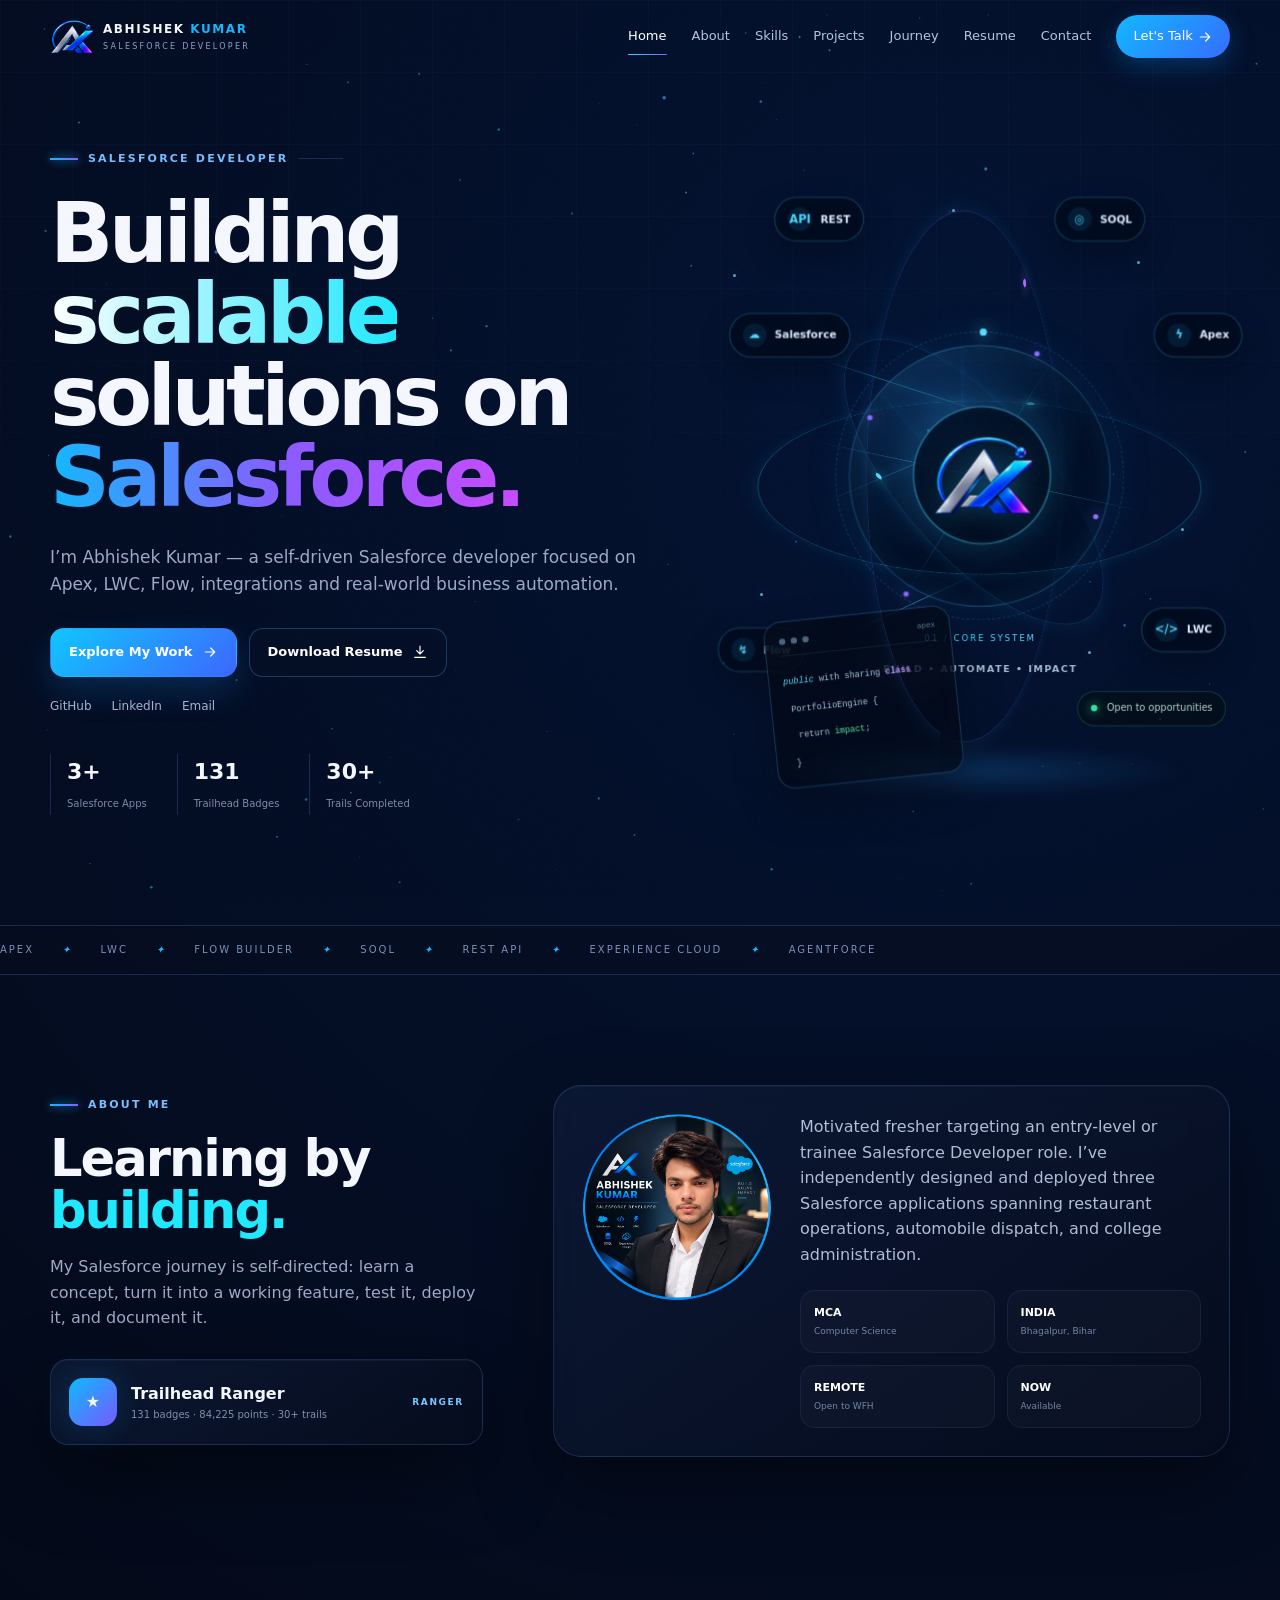
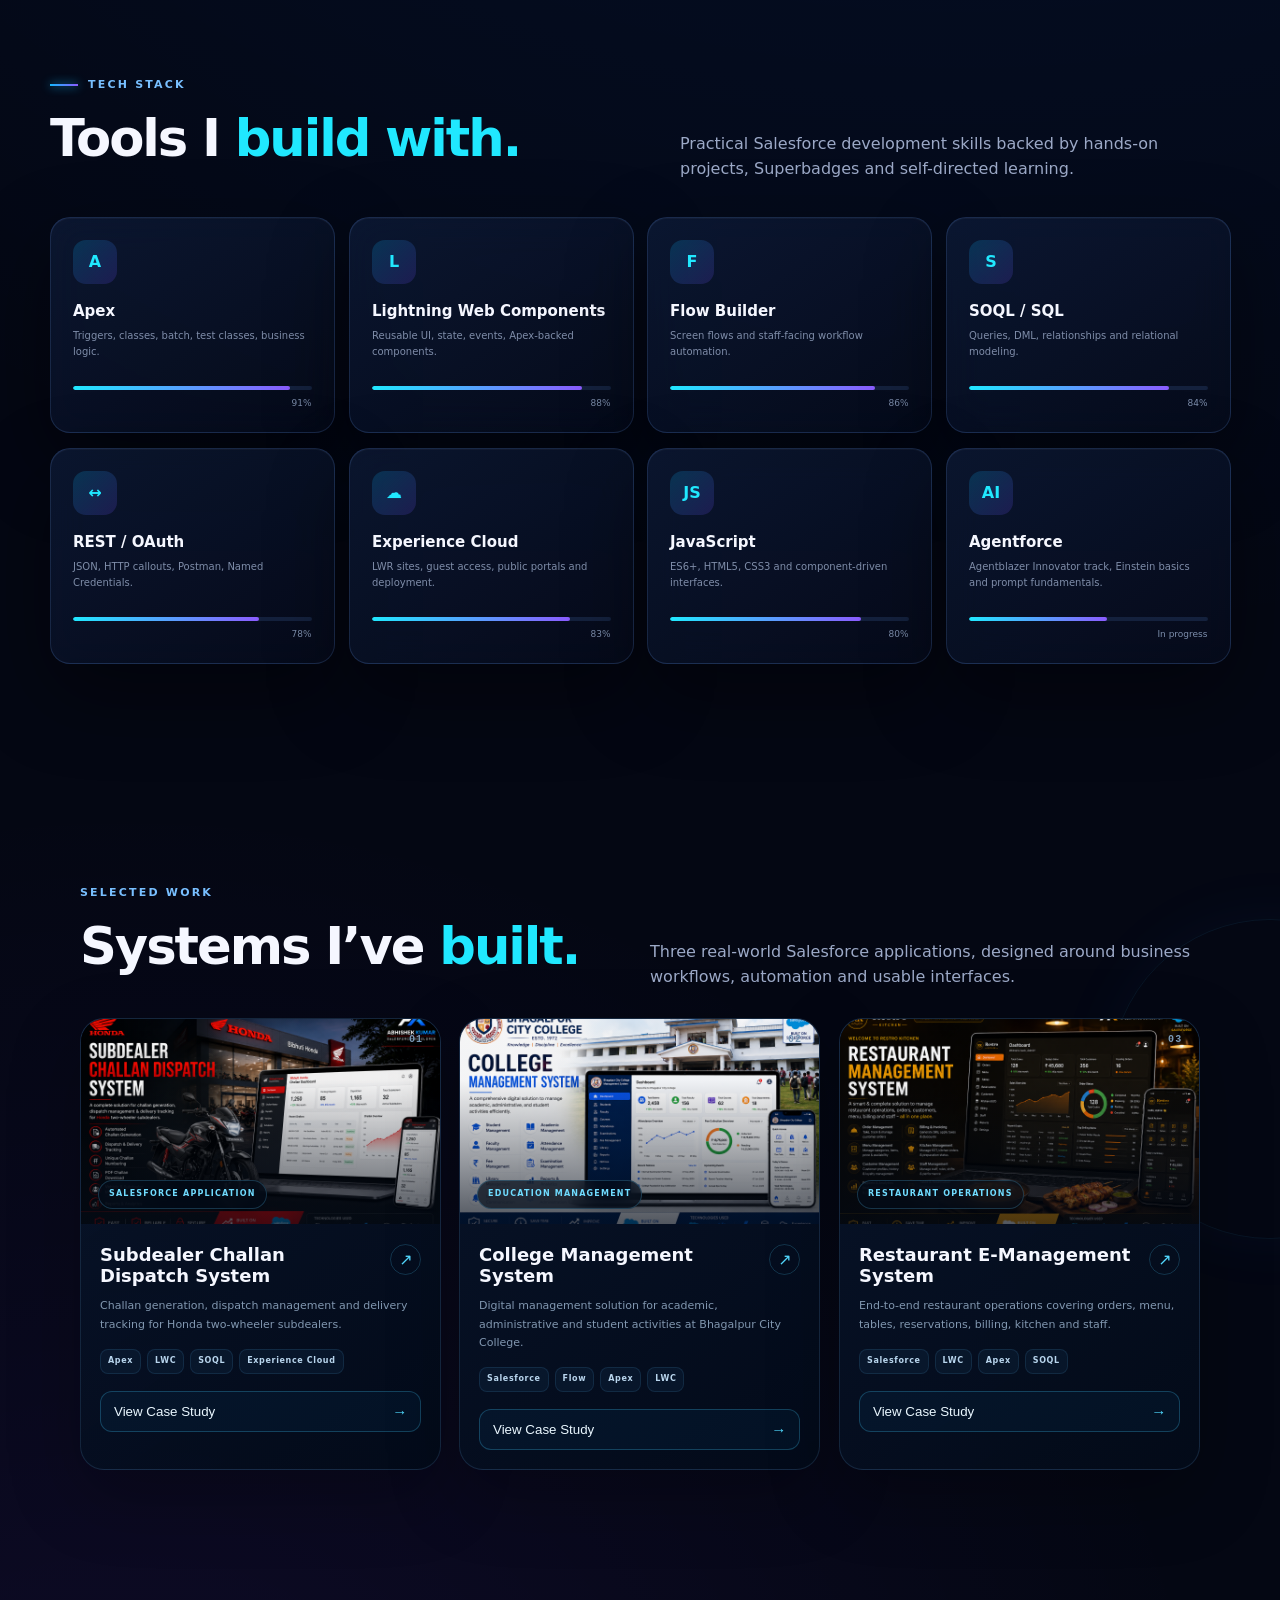
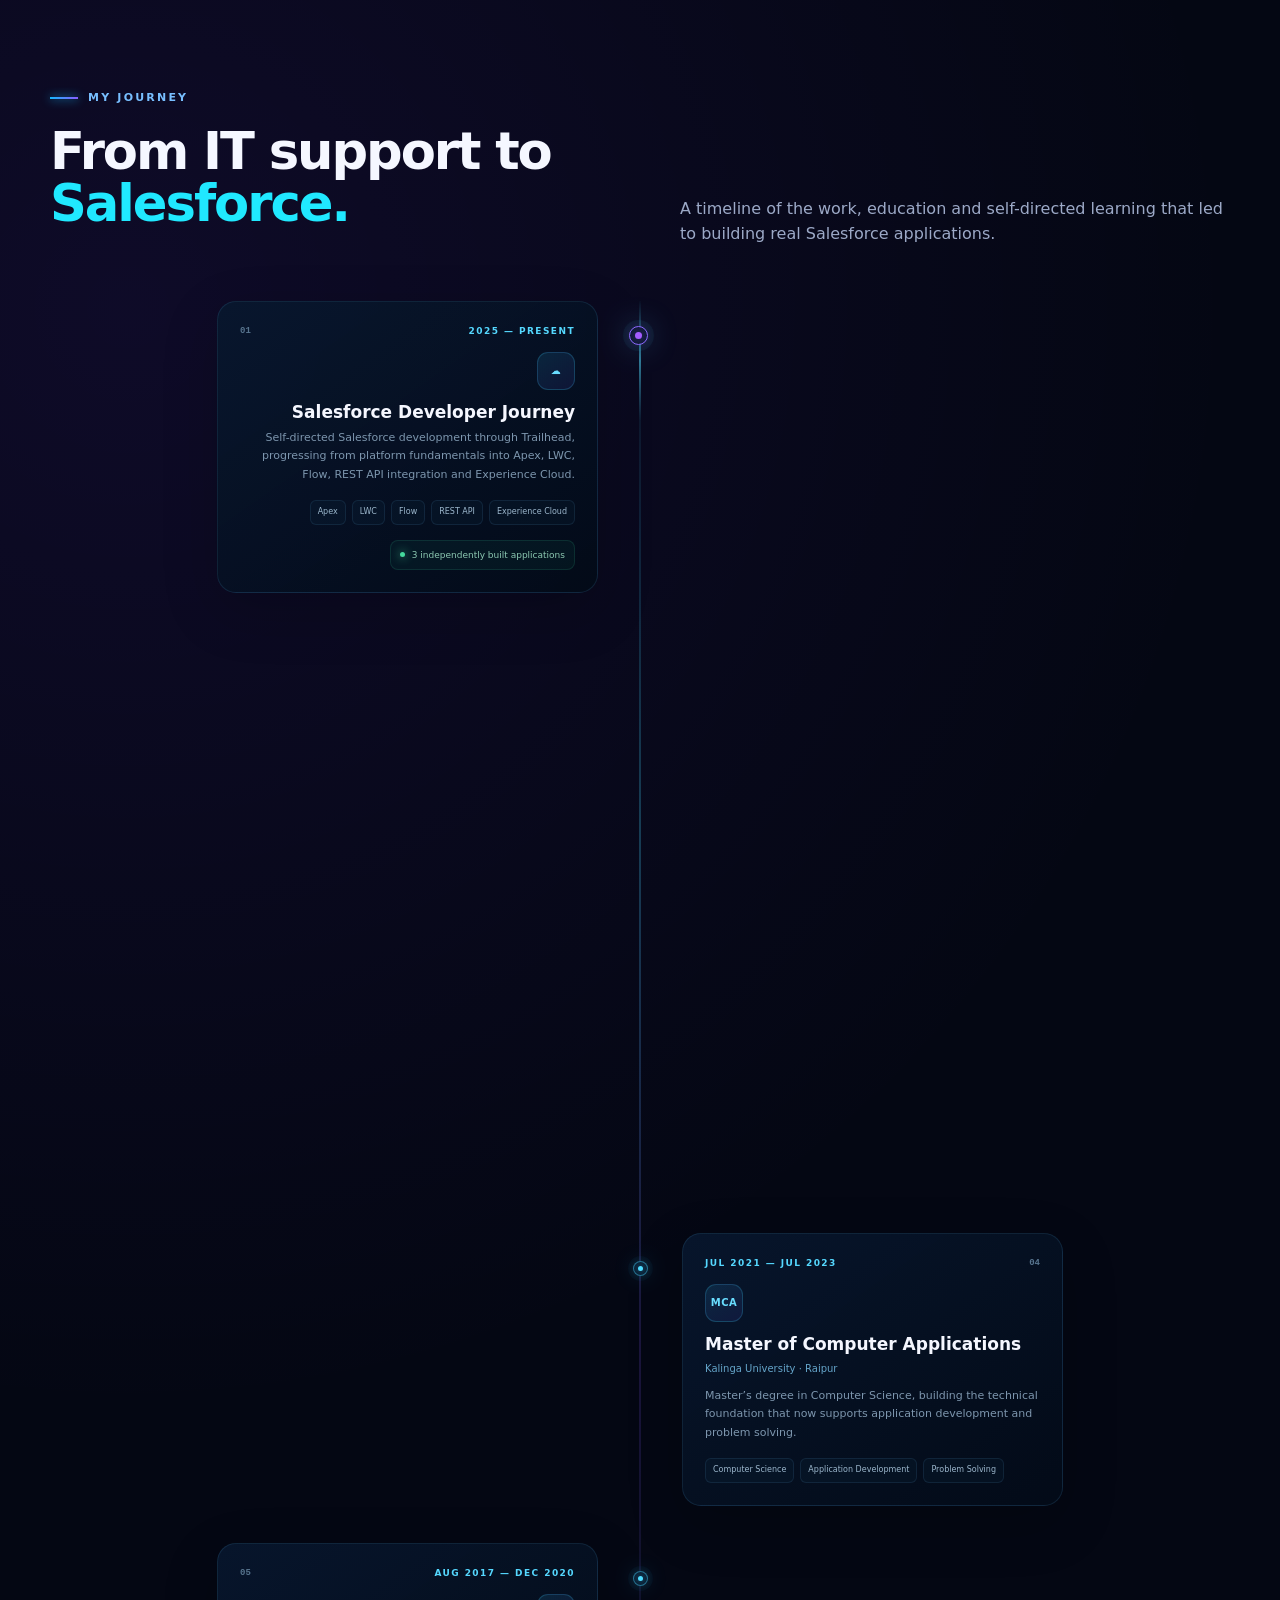
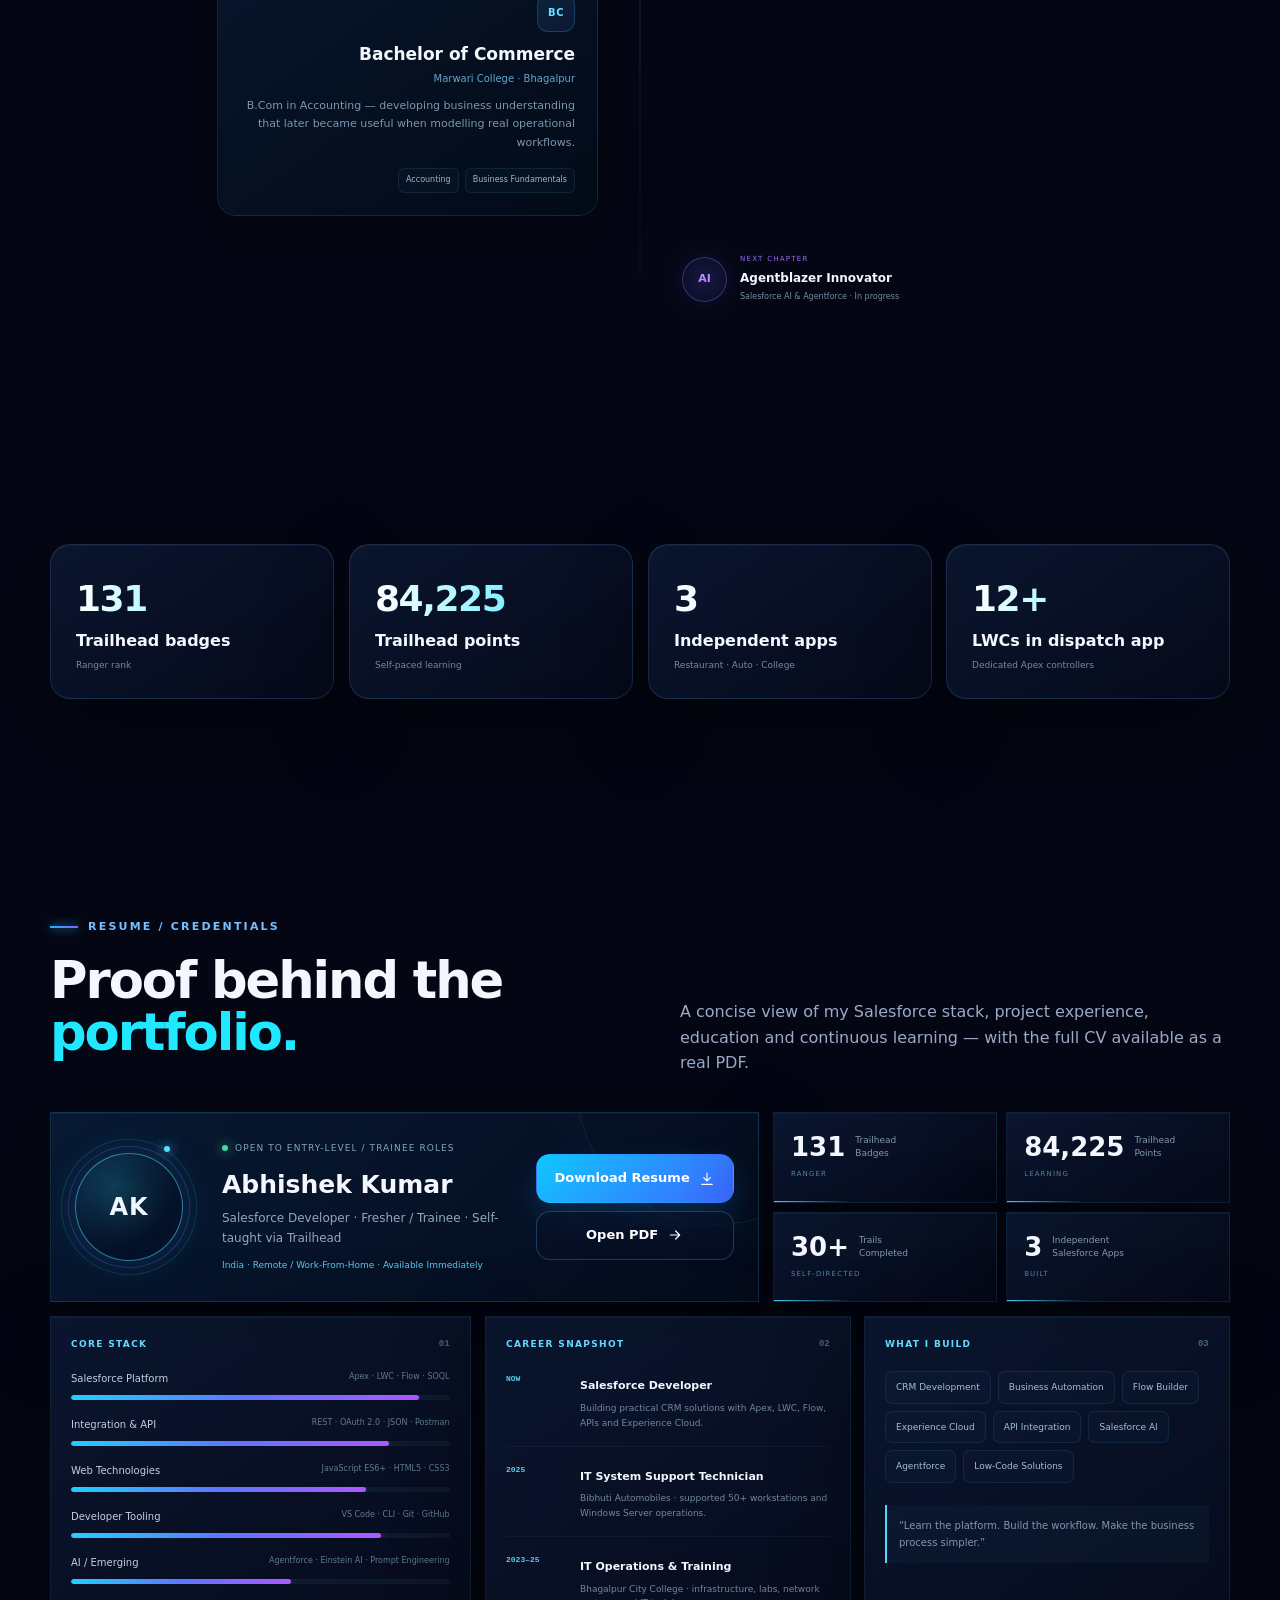
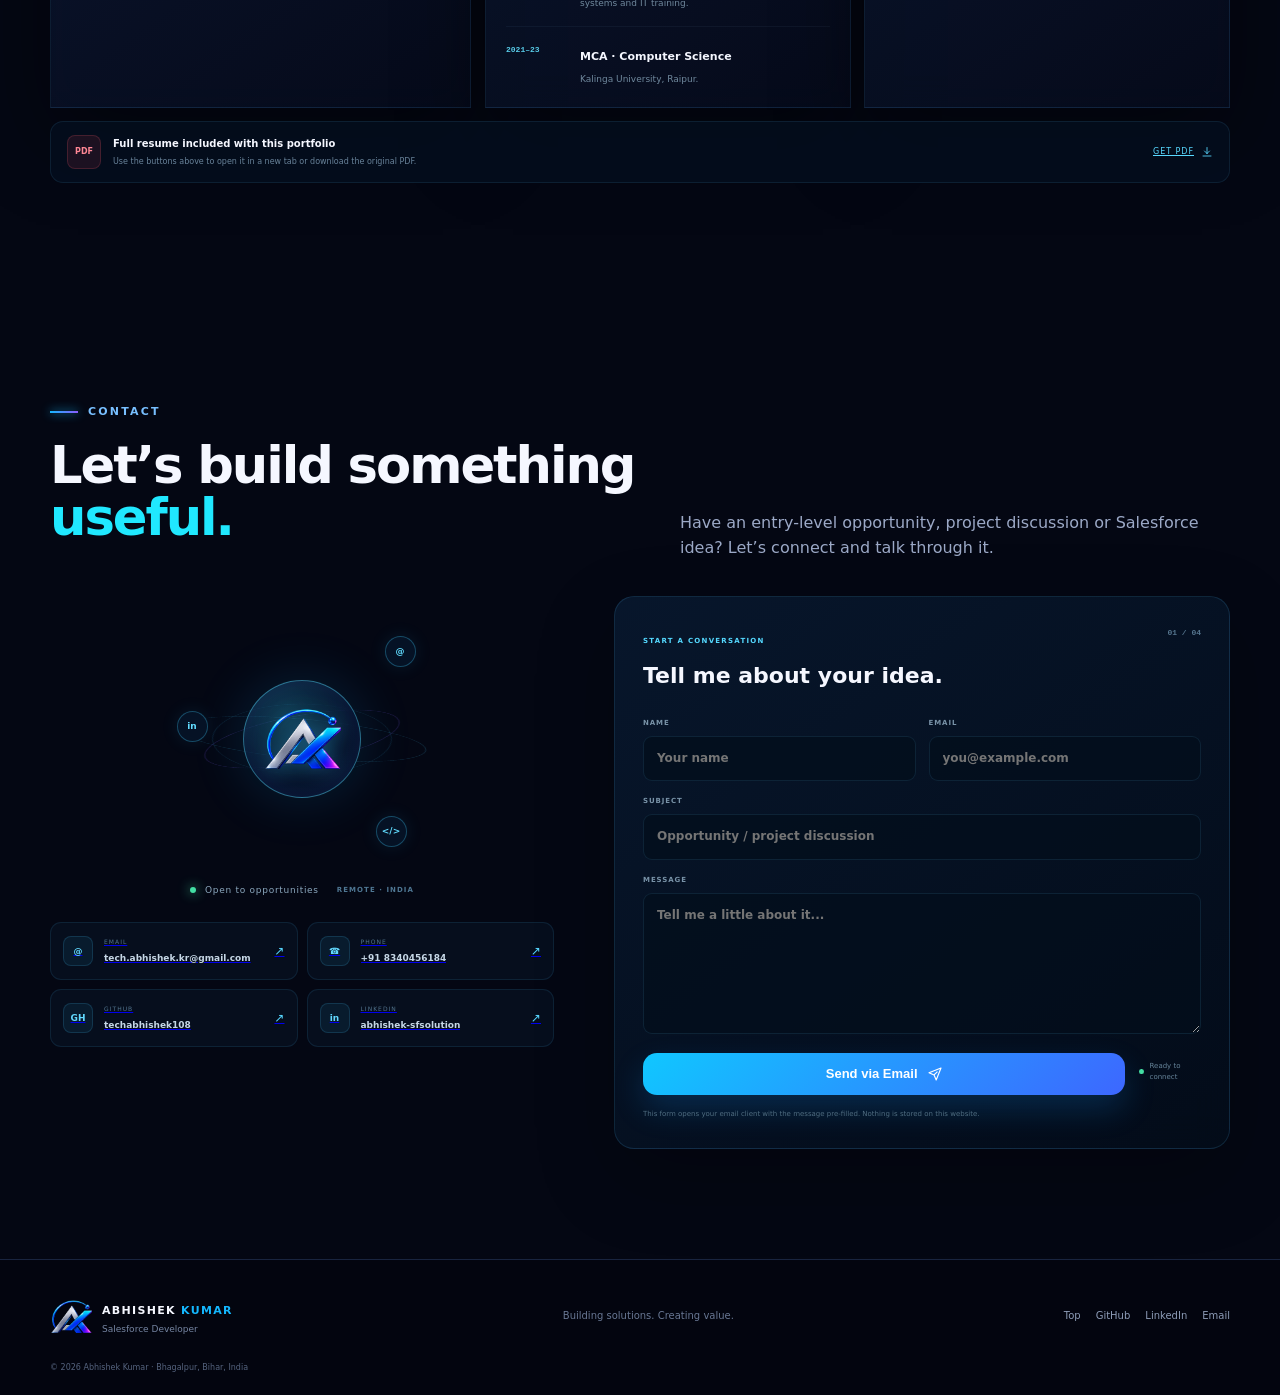
==== commit 21f2b0b5: "Update index.html" ====
--- a/index.html
+++ b/index.html
@@ -6,14 +6,14 @@
 <meta name="theme-color" content="#050816">
 <meta name="description" content="Abhishek Kumar — Salesforce Developer portfolio. Apex, LWC, Flow, SOQL, REST API, Experience Cloud and Salesforce automation projects.">
 <title>Abhishek Kumar | Salesforce Developer</title>
-<link rel="icon" href="assets/favicon.png">
+<link rel="icon" href="favicon.png">
 <link rel="stylesheet" href="styles.css">
 
 <meta name="theme-color" content="#030b1b">
 <meta property="og:type" content="website">
 <meta property="og:title" content="Abhishek Kumar — Salesforce Developer">
 <meta property="og:description" content="Salesforce Developer portfolio — Apex, LWC, Flow, REST API and Experience Cloud.">
-<meta property="og:image" content="assets/brand-logo.png">
+<meta property="og:image" content="brand-logo.png">
 <meta name="twitter:card" content="summary_large_image">
 
 </head>
@@ -25,13 +25,13 @@
 <header class="nav-wrap" id="top">
   <nav class="nav container">
     <a class="brand" href="#home" aria-label="Abhishek Kumar home">
-      <img src="assets/brand-mark.png" alt="AK logo">
+      <img src="brand-mark.png" alt="AK logo">
       <span><strong>ABHISHEK <em>KUMAR</em></strong><small>SALESFORCE DEVELOPER</small></span>
     </a>
-    <button class="menu-toggle" id="menuToggle" aria-label="Open menu"><svg><use href="assets/icons.svg#i-menu"/></svg></button>
+    <button class="menu-toggle" id="menuToggle" aria-label="Open menu"><svg><use href="icons.svg#i-menu"/></svg></button>
     <div class="nav-links" id="navLinks">
       <a class="active" href="#home">Home</a><a href="#about">About</a><a href="#skills">Skills</a><a href="#projects">Projects</a><a href="#journey">Journey</a><a href="#resume">Resume</a><a href="#contact">Contact</a>
-      <a class="nav-cta" href="#contact">Let's Talk <svg><use href="assets/icons.svg#i-arrow"/></svg></a>
+      <a class="nav-cta" href="#contact">Let's Talk <svg><use href="icons.svg#i-arrow"/></svg></a>
     </div>
   </nav>
 </header>
@@ -44,8 +44,8 @@
       <h1>Building <span>scalable</span><br>solutions on <b>Salesforce.</b></h1>
       <p class="hero-lead">I’m Abhishek Kumar — a self-driven Salesforce developer focused on Apex, LWC, Flow, integrations and real-world business automation.</p>
       <div class="hero-actions">
-        <a class="btn primary" href="#projects">Explore My Work <svg><use href="assets/icons.svg#i-arrow"/></svg></a>
-        <a class="btn ghost" href="assets/Abhishek_Kumar_Resume.pdf" download>Download Resume <svg><use href="assets/icons.svg#i-download"/></svg></a>
+        <a class="btn primary" href="#projects">Explore My Work <svg><use href="icons.svg#i-arrow"/></svg></a>
+        <a class="btn ghost" href="Abhishek_Kumar_Resume.pdf" download>Download Resume <svg><use href="icons.svg#i-download"/></svg></a>
       </div>
       <div class="hero-socials">
         <a href="https://github.com/techabhishek108" target="_blank" rel="noreferrer">GitHub</a>
@@ -76,7 +76,7 @@
           <span class="core-dot dot-3"></span><span class="core-dot dot-4"></span>
         </div>
         <div class="v4-logo-badge" data-depth="1.7">
-          <img src="assets/brand-mark.png" alt="AK">
+          <img src="brand-mark.png" alt="AK">
         </div>
 
         <div class="v4-node n-salesforce" data-depth="2.2"><b>☁</b><span>Salesforce</span></div>
@@ -112,7 +112,7 @@
 <section class="section about" id="about">
   <div class="container two-col">
     <div class="section-intro reveal"><div class="eyebrow"><span></span> ABOUT ME</div><h2>Learning by <span>building.</span></h2><p>My Salesforce journey is self-directed: learn a concept, turn it into a working feature, test it, deploy it, and document it.</p><div class="ranger-card glass"><div class="ranger-icon">★</div><div><strong>Trailhead Ranger</strong><small>131 badges · 84,225 points · 30+ trails</small></div><b>RANGER</b></div></div>
-    <div class="about-card glass reveal"><div class="about-photo"><img src="assets/profile.png" alt="Abhishek Kumar"></div><div class="about-copy"><p>Motivated fresher targeting an entry-level or trainee Salesforce Developer role. I’ve independently designed and deployed three Salesforce applications spanning restaurant operations, automobile dispatch, and college administration.</p><div class="mini-grid"><div><b>MCA</b><span>Computer Science</span></div><div><b>INDIA</b><span>Bhagalpur, Bihar</span></div><div><b>REMOTE</b><span>Open to WFH</span></div><div><b>NOW</b><span>Available</span></div></div></div></div>
+    <div class="about-card glass reveal"><div class="about-photo"><img src="profile.png" alt="Abhishek Kumar"></div><div class="about-copy"><p>Motivated fresher targeting an entry-level or trainee Salesforce Developer role. I’ve independently designed and deployed three Salesforce applications spanning restaurant operations, automobile dispatch, and college administration.</p><div class="mini-grid"><div><b>MCA</b><span>Computer Science</span></div><div><b>INDIA</b><span>Bhagalpur, Bihar</span></div><div><b>REMOTE</b><span>Open to WFH</span></div><div><b>NOW</b><span>Available</span></div></div></div></div>
   </div>
 </section>
 
@@ -144,7 +144,7 @@
         <article class="project-card-v5 reveal" data-project="challan">
           <div class="project-number">01</div>
           <div class="project-media">
-            <img src="assets/project-challan.png" alt="Subdealer Challan Dispatch System">
+            <img src="project-challan.png" alt="Subdealer Challan Dispatch System">
             <div class="media-shine"></div>
             <span class="project-type">SALESFORCE APPLICATION</span>
           </div>
@@ -162,7 +162,7 @@
         <article class="project-card-v5 reveal" data-project="college">
           <div class="project-number">02</div>
           <div class="project-media">
-            <img src="assets/project-college.png" alt="Bhagalpur City College Management System">
+            <img src="project-college.png" alt="Bhagalpur City College Management System">
             <div class="media-shine"></div>
             <span class="project-type">EDUCATION MANAGEMENT</span>
           </div>
@@ -180,7 +180,7 @@
         <article class="project-card-v5 reveal" data-project="restaurant">
           <div class="project-number">03</div>
           <div class="project-media">
-            <img src="assets/project-restaurant.png" alt="Restaurant E-Management System">
+            <img src="project-restaurant.png" alt="Restaurant E-Management System">
             <div class="media-shine"></div>
             <span class="project-type">RESTAURANT OPERATIONS</span>
           </div>
@@ -320,8 +320,8 @@
           <div class="resume-location">India · Remote / Work-From-Home · Available Immediately</div>
         </div>
         <div class="resume-actions-v8">
-          <a class="btn primary" href="assets/Abhishek_Kumar_Resume.pdf" download>Download Resume <svg><use href="assets/icons.svg#i-download"/></svg></a>
-          <a class="btn ghost" href="assets/Abhishek_Kumar_Resume.pdf" target="_blank" rel="noreferrer">Open PDF <svg><use href="assets/icons.svg#i-arrow"/></svg></a>
+          <a class="btn primary" href="Abhishek_Kumar_Resume.pdf" download>Download Resume <svg><use href="icons.svg#i-download"/></svg></a>
+          <a class="btn ghost" href="Abhishek_Kumar_Resume.pdf" target="_blank" rel="noreferrer">Open PDF <svg><use href="icons.svg#i-arrow"/></svg></a>
         </div>
       </div>
 
@@ -365,7 +365,7 @@
     </div>
 
     <div class="resume-pdf-note reveal">
-      <span class="pdf-chip">PDF</span><div><strong>Full resume included with this portfolio</strong><small>Use the buttons above to open it in a new tab or download the original PDF.</small></div><a href="assets/Abhishek_Kumar_Resume.pdf" download>GET PDF <svg><use href="assets/icons.svg#i-download"/></svg></a>
+      <span class="pdf-chip">PDF</span><div><strong>Full resume included with this portfolio</strong><small>Use the buttons above to open it in a new tab or download the original PDF.</small></div><a href="Abhishek_Kumar_Resume.pdf" download>GET PDF <svg><use href="icons.svg#i-download"/></svg></a>
     </div>
   </div>
 </section>
@@ -375,7 +375,7 @@
   <div class="section-head reveal"><div><div class="eyebrow"><span></span> CONTACT</div><h2>Let’s build something <span>useful.</span></h2></div><p>Have an entry-level opportunity, project discussion or Salesforce idea? Let’s connect and talk through it.</p></div>
   <div class="contact-v9-grid">
     <div class="contact-v9-left reveal">
-      <div class="contact-orbit" aria-hidden="true"><div class="orbit-ring r1"></div><div class="orbit-ring r2"></div><div class="orbit-ring r3"></div><div class="contact-core"><img src="assets/brand-mark.png" alt="AK"/></div><span class="orbit-node n1">@</span><span class="orbit-node n2">in</span><span class="orbit-node n3">&lt;/&gt;</span></div>
+      <div class="contact-orbit" aria-hidden="true"><div class="orbit-ring r1"></div><div class="orbit-ring r2"></div><div class="orbit-ring r3"></div><div class="contact-core"><img src="brand-mark.png" alt="AK"/></div><span class="orbit-node n1">@</span><span class="orbit-node n2">in</span><span class="orbit-node n3">&lt;/&gt;</span></div>
       <div class="contact-status"><i></i><span>Open to opportunities</span><b>REMOTE · INDIA</b></div>
       <div class="contact-direct">
         <a href="mailto:tech.abhishek.kr@gmail.com" class="contact-channel"><span class="channel-icon">@</span><span><small>EMAIL</small><strong>tech.abhishek.kr@gmail.com</strong></span><em>↗</em></a>
@@ -389,16 +389,16 @@
       <div class="form-row"><label>NAME<input id="name" required autocomplete="name" placeholder="Your name"></label><label>EMAIL<input id="email" type="email" required autocomplete="email" placeholder="you@example.com"></label></div>
       <label>SUBJECT<input id="subject" required placeholder="Opportunity / project discussion"></label>
       <label>MESSAGE<textarea id="message" rows="6" required placeholder="Tell me a little about it..."></textarea></label>
-      <div class="form-actions"><button class="btn primary" type="submit">Send via Email <svg><use href="assets/icons.svg#i-send"/></svg></button><span class="form-ready"><i></i> Ready to connect</span></div>
+      <div class="form-actions"><button class="btn primary" type="submit">Send via Email <svg><use href="icons.svg#i-send"/></svg></button><span class="form-ready"><i></i> Ready to connect</span></div>
       <small class="form-note">This form opens your email client with the message pre-filled. Nothing is stored on this website.</small>
     </form>
   </div>
 </div></section>
 </main>
 
-<footer><div class="container footer-inner"><div class="footer-brand"><img src="assets/brand-mark.png" alt="AK"><div><strong>ABHISHEK <em>KUMAR</em></strong><span>Salesforce Developer</span></div></div><p>Building solutions. Creating value.</p><div class="footer-links"><a href="#home">Top</a><a href="https://github.com/techabhishek108" target="_blank" rel="noreferrer">GitHub</a><a href="https://www.linkedin.com/in/abhishek-sfsolution/" target="_blank" rel="noreferrer">LinkedIn</a><a href="mailto:tech.abhishek.kr@gmail.com">Email</a></div></div><div class="container copyright">© <span id="year"></span> Abhishek Kumar · Bhagalpur, Bihar, India</div></footer>
-
-<div class="modal" id="projectModal" aria-hidden="true"><div class="modal-backdrop"></div><div class="modal-card glass"><button class="modal-close" id="modalClose" aria-label="Close"><svg><use href="assets/icons.svg#i-x"/></svg></button><div id="modalContent"></div></div></div>
+<footer><div class="container footer-inner"><div class="footer-brand"><img src="brand-mark.png" alt="AK"><div><strong>ABHISHEK <em>KUMAR</em></strong><span>Salesforce Developer</span></div></div><p>Building solutions. Creating value.</p><div class="footer-links"><a href="#home">Top</a><a href="https://github.com/techabhishek108" target="_blank" rel="noreferrer">GitHub</a><a href="https://www.linkedin.com/in/abhishek-sfsolution/" target="_blank" rel="noreferrer">LinkedIn</a><a href="mailto:tech.abhishek.kr@gmail.com">Email</a></div></div><div class="container copyright">© <span id="year"></span> Abhishek Kumar · Bhagalpur, Bihar, India</div></footer>
+
+<div class="modal" id="projectModal" aria-hidden="true"><div class="modal-backdrop"></div><div class="modal-card glass"><button class="modal-close" id="modalClose" aria-label="Close"><svg><use href="icons.svg#i-x"/></svg></button><div id="modalContent"></div></div></div>
 <script src="script.js"></script>
 <noscript><div class="noscript-note">JavaScript is disabled. The portfolio content remains available, but interactive animations may be limited.</div></noscript>
 </body></html>
